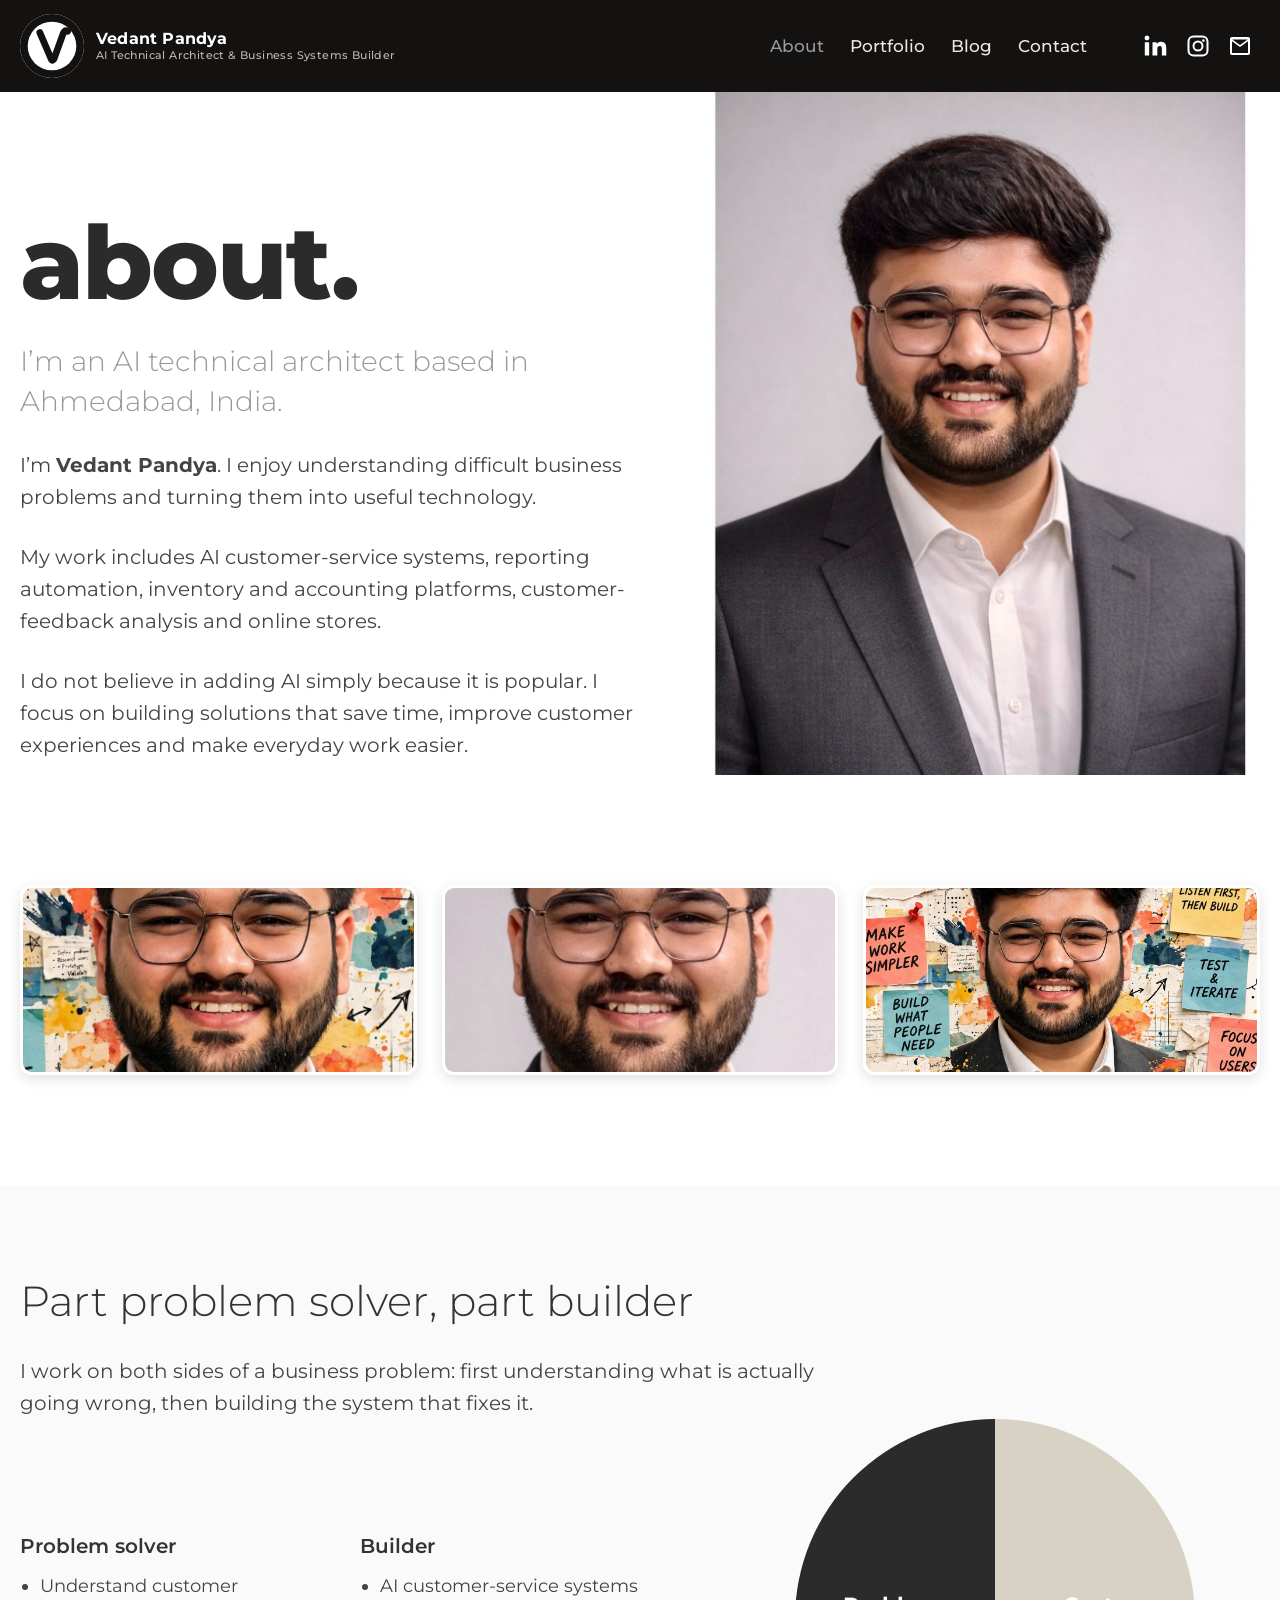
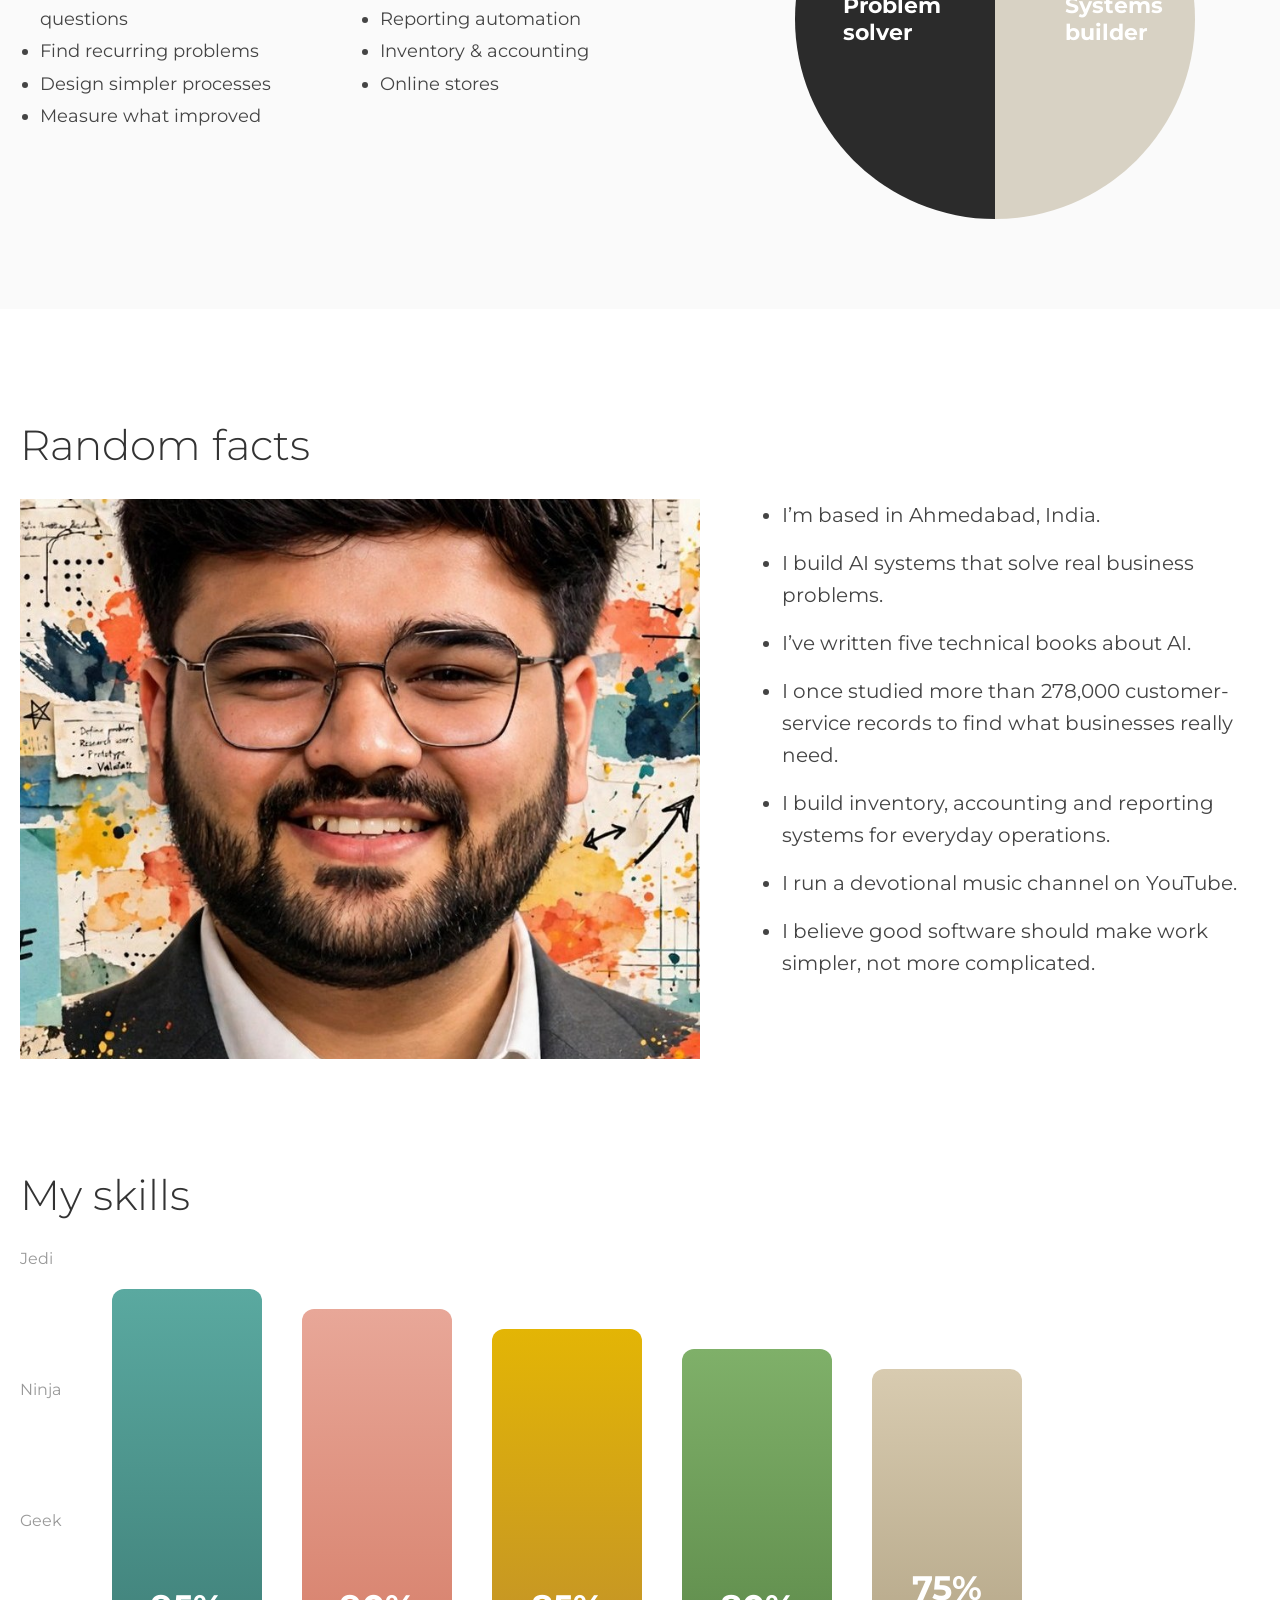
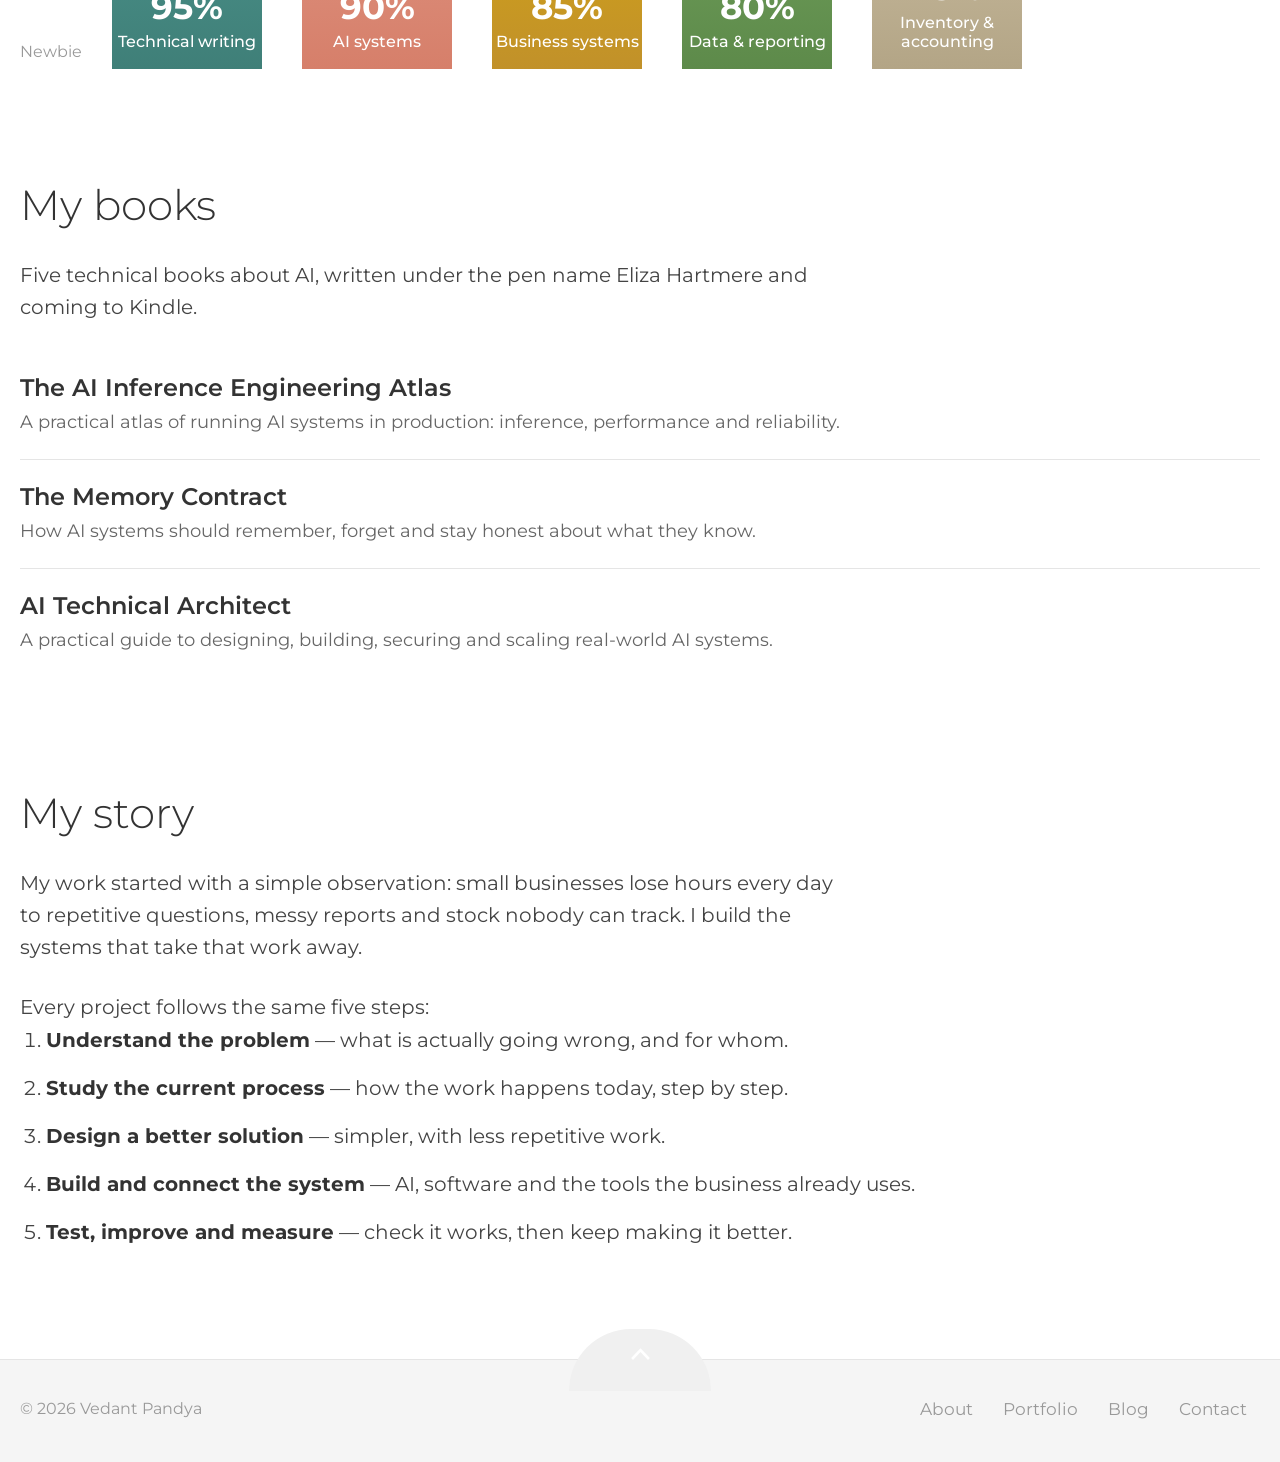
==== about.html @ cb11603e "Add About, Portfolio, Blog, Contact pages like Adham; shared nav with current-page state and real Li" ====
<!doctype html>
<html lang="en">
  <head>
    <meta charset="utf-8" />
    <meta name="viewport" content="width=device-width, initial-scale=1, viewport-fit=cover" />
    <meta name="color-scheme" content="light dark" />
    <link rel="icon" type="image/svg+xml" href="assets/logo-v.svg" />
    <link rel="icon" type="image/png" sizes="512x512" href="assets/favicon.png" />
    <link rel="apple-touch-icon" href="assets/favicon.png" />
    <title>About Vedant Pandya — AI Technical Architect &amp; Business Systems Builder</title>
    <meta name="description" content="About Vedant Pandya: an AI technical architect from Ahmedabad who turns complicated business problems into simple, intelligent systems." />
    <link rel="preconnect" href="https://fonts.googleapis.com" />
    <link rel="preconnect" href="https://fonts.gstatic.com" crossorigin />
    <link href="https://fonts.googleapis.com/css2?family=Montserrat:ital,wght@0,400;0,500;0,600;0,700;0,800;0,900;1,500&family=IBM+Plex+Mono:wght@400;500;700&display=swap" rel="stylesheet" />
    <link rel="stylesheet" href="css/style.css">
  </head>
  <body>
    <header class="site">
      <div class="header-in">
        <a class="brand" href="index.html" aria-label="Vedant Pandya — home">
          <img class="monogram" src="assets/logo-v.svg" alt="Vedant Pandya logo" width="64" height="64" />
          <span class="brand-name">Vedant Pandya<small>AI Technical Architect &amp; Business Systems Builder</small></span>
        </a>
        <nav class="main" aria-label="Main">
          <a href="about.html" class="current">About</a>
          <a href="portfolio.html">Portfolio</a>
          <a href="blog.html">Blog</a>
          <a href="contact.html">Contact</a>
        </nav>
        <div class="socials">
          <a href="https://www.linkedin.com/in/vedant-pandya10" target="_blank" rel="noopener" aria-label="Vedant Pandya on LinkedIn">
            <svg viewBox="0 0 24 24" aria-hidden="true"><path d="M4.98 3.5C4.98 4.88 3.87 6 2.5 6S0 4.88 0 3.5 1.12 1 2.5 1s2.48 1.12 2.48 2.5zM.2 8h4.6v14H.2zM8.3 8h4.4v1.9h.1c.6-1.2 2.1-2.4 4.4-2.4 4.7 0 5.6 3.1 5.6 7.1V22h-4.6v-6.5c0-1.6 0-3.6-2.2-3.6s-2.6 1.7-2.6 3.5V22H8.3z" transform="translate(0.6,0.6) scale(0.95)"/></svg>
          </a>
          <a href="https://www.instagram.com/vedanttpandyaa/?hl=en" target="_blank" rel="noopener" aria-label="Vedant Pandya on Instagram">
            <svg class="ig" viewBox="0 0 24 24" aria-hidden="true"><rect x="2.5" y="2.5" width="19" height="19" rx="5"/><circle cx="12" cy="12" r="4.5"/><circle cx="17.4" cy="6.6" r="1.3" fill="#fff" stroke="none"/></svg>
          </a>
          <a href="mailto:pvedant881@gmail.com" aria-label="Email Vedant Pandya">
            <svg viewBox="0 0 24 24" aria-hidden="true"><path d="M2 5a2 2 0 0 1 2-2h16a2 2 0 0 1 2 2v14a2 2 0 0 1-2 2H4a2 2 0 0 1-2-2zm2.3.4L12 11l7.7-5.6H4.3zM20 7.2l-8 5.8-8-5.8V19h16z"/></svg>
          </a>
        </div>
      </div>
    </header>
    <main id="top">
      <div class="page">
        <div class="about-hero">
          <div>
            <h1 class="page-head">about.</h1>
            <p class="page-intro">I&rsquo;m an AI technical architect based in Ahmedabad, India.</p>
            <p class="page-lede">I&rsquo;m <strong>Vedant Pandya</strong>. I enjoy understanding difficult business problems and turning them into useful technology.</p>
            <p class="page-lede">My work includes AI customer-service systems, reporting automation, inventory and accounting platforms, customer-feedback analysis and online stores.</p>
            <p class="page-lede">I do not believe in adding AI simply because it is popular. I focus on building solutions that save time, improve customer experiences and make everyday work easier.</p>
          </div>
          <img src="assets/portrait.jpg" alt="Portrait of Vedant Pandya" width="1127" height="1374" />
        </div>
        <div class="strip" aria-label="Photos of Vedant">
          <img src="assets/solver-tall.jpg" alt="Vedant Pandya, problem solver artwork" loading="lazy" />
          <img src="assets/photo-tall.jpg" alt="Vedant Pandya" loading="lazy" />
          <img src="assets/solver.jpg" alt="Vedant Pandya, problem solver collage" loading="lazy" />
        </div>
      </div>
      <section class="band-sec">
        <div class="page">
          <div class="page-sec">
            <h2>Part problem solver, part builder</h2>
            <p class="page-lede" style="margin-top:0">I work on both sides of a business problem: first understanding what is actually going wrong, then building the system that fixes it.</p>
            <div class="split2">
              <div class="duo">
                <div>
                  <h3>Problem solver</h3>
                  <ul>
                    <li>Understand customer questions</li>
                    <li>Find recurring problems</li>
                    <li>Design simpler processes</li>
                    <li>Measure what improved</li>
                  </ul>
                </div>
                <div>
                  <h3>Builder</h3>
                  <ul>
                    <li>AI customer-service systems</li>
                    <li>Reporting automation</li>
                    <li>Inventory &amp; accounting</li>
                    <li>Online stores</li>
                  </ul>
                </div>
              </div>
              <div class="pie" role="img" aria-label="Half problem solver, half systems builder">
                <span class="pl">Problem<br />solver</span>
                <span class="pr">Systems<br />builder</span>
              </div>
            </div>
          </div>
        </div>
      </section>
      <div class="page">
        <section class="page-sec">
          <h2>Random facts</h2>
          <div class="facts">
            <img src="assets/solver-tall.jpg" alt="Vedant Pandya" loading="lazy" />
            <ul>
              <li>I&rsquo;m based in Ahmedabad, India.</li>
              <li>I build AI systems that solve real business problems.</li>
              <li>I&rsquo;ve written five technical books about AI.</li>
              <li>I once studied more than 278,000 customer-service records to find what businesses really need.</li>
              <li>I build inventory, accounting and reporting systems for everyday operations.</li>
              <li>I run a devotional music channel on YouTube.</li>
              <li>I believe good software should make work simpler, not more complicated.</li>
            </ul>
          </div>
        </section>
        <section class="page-sec">
          <h2>My skills</h2>
          <div class="skills-wrap">
            <div class="skill-scale" aria-hidden="true"><span>Jedi</span><span>Ninja</span><span>Geek</span><span>Newbie</span></div>
            <div class="skills">
              <div class="skill-bar" style="height:380px; background:linear-gradient(#5aa9a0, #3f7f78);"><span class="pct">95%</span><span class="lbl">Technical writing</span></div>
              <div class="skill-bar" style="height:360px; background:linear-gradient(#e8a798, #d67f6a);"><span class="pct">90%</span><span class="lbl">AI systems</span></div>
              <div class="skill-bar" style="height:340px; background:linear-gradient(#e3b505, #c1912a);"><span class="pct">85%</span><span class="lbl">Business systems</span></div>
              <div class="skill-bar" style="height:320px; background:linear-gradient(#7fb069, #5d8a4a);"><span class="pct">80%</span><span class="lbl">Data &amp; reporting</span></div>
              <div class="skill-bar" style="height:300px; background:linear-gradient(#d8cbb0, #b3a586);"><span class="pct">75%</span><span class="lbl">Inventory &amp; accounting</span></div>
            </div>
          </div>
        </section>
        <section class="page-sec">
          <h2>My books</h2>
          <p class="page-lede" style="margin-top:0">Five technical books about AI, written under the pen name Eliza Hartmere and coming to Kindle.</p>
          <div style="margin-top:28px">
            <div class="book-row">
              <h3>The AI Inference Engineering Atlas</h3>
              <p>A practical atlas of running AI systems in production: inference, performance and reliability.</p>
            </div>
            <div class="book-row">
              <h3>The Memory Contract</h3>
              <p>How AI systems should remember, forget and stay honest about what they know.</p>
            </div>
            <div class="book-row">
              <h3>AI Technical Architect</h3>
              <p>A practical guide to designing, building, securing and scaling real-world AI systems.</p>
            </div>
          </div>
        </section>
        <section class="page-sec">
          <h2>My story</h2>
          <p class="page-lede" style="margin-top:0">My work started with a simple observation: small businesses lose hours every day to repetitive questions, messy reports and stock nobody can track. I build the systems that take that work away.</p>
          <p class="page-lede">Every project follows the same five steps:</p>
          <ol class="steps">
            <li><b>Understand the problem</b> — what is actually going wrong, and for whom.</li>
            <li><b>Study the current process</b> — how the work happens today, step by step.</li>
            <li><b>Design a better solution</b> — simpler, with less repetitive work.</li>
            <li><b>Build and connect the system</b> — AI, software and the tools the business already uses.</li>
            <li><b>Test, improve and measure</b> — check it works, then keep making it better.</li>
          </ol>
        </section>
      </div>
    </main>
    <footer>
      <button class="to-top" id="toTop" aria-label="Back to top">
        <svg viewBox="0 0 24 24" aria-hidden="true"><path d="M12 5 3 14.5l1.8 1.7L12 8.6l7.2 7.6L21 14.5z"/></svg>
      </button>
      <div class="footer-in">
        <span class="copy">&copy; <span id="year">2026</span> Vedant Pandya</span>
        <nav aria-label="Footer">
          <a href="about.html">About</a>
          <a href="portfolio.html">Portfolio</a>
          <a href="blog.html">Blog</a>
          <a href="contact.html">Contact</a>
        </nav>
      </div>
    </footer>
    <script src="js/main.js"></script>
  </body>
</html>
---- css/style.css ----
:root{
        --ink:#3a3733;
        --ink-strong:#1d1b18;
        --muted:#6f6a61;
        --page:#ffffff;
        --band:#f6f2ea;
        --footer:#f1ede3;
        --card:#ffffff;
        --card-edge:#e6e0d2;
        --preview:#f7f3ea;
        --header:#141210;
        --teal:#4f8f86;
        --teal-deep:#2f6f66;
        --mustard:#e9b44c;
        --coral:#e4572e;
        --coral-deep:#c7431f;
        --blush:#eec0ae;
        --navy:#2c4a73;
      }
      @media (prefers-color-scheme: dark){
        :root{
          --ink:#e9e5dc;
          --ink-strong:#ffffff;
          --muted:#b0a99b;
          --page:#171512;
          --band:#1e1b17;
          --footer:#100e0c;
          --card:#23201b;
          --card-edge:#3a362e;
          --preview:#2a2721;
        }
      }
      *{ box-sizing:border-box; }
      html{ scroll-behavior:smooth; }
      body{
        margin:0;
        font-family:"Montserrat", system-ui, -apple-system, "Segoe UI", sans-serif;
        color:var(--ink);
        background:var(--page);
        -webkit-font-smoothing:antialiased;
      }
      img{ display:block; max-width:100%; }
      a{ color:inherit; }
      button, [role="button"], select, summary, input:not([type="checkbox"], [type="radio"]){ min-height:2rem; }
      :focus-visible{ outline:3px solid var(--teal); outline-offset:2px; border-radius:4px; }

      .reveal{ opacity:0; transform:translateY(18px); transition:opacity .55s ease, transform .55s ease; }
      .reveal.in{ opacity:1; transform:none; }

      /* ---------- Header ---------- */
      header.site{ background:var(--header); color:#fff; }
      .header-in{ max-width:1310px; margin:0 auto; display:flex; align-items:center; gap:26px; padding:14px 20px; }
      .brand{ display:flex; align-items:center; gap:12px; text-decoration:none; min-height:44px; }
      .monogram{
        width:64px; height:64px; border-radius:50%; background:#fff; color:#141210;
        display:block; flex:none; object-fit:cover;
      }
      .monogram i{ font-style:normal; transform:translateX(1px); }
      .monogram b{ font-weight:900; transform:translate(-2px, 3px) rotate(8deg); display:inline-block; }
      .brand-name{ font-weight:700; font-size:16px; line-height:1.15; letter-spacing:.2px; }
      .brand-name small{ display:block; font-weight:500; font-size:11px; color:#bdb8ac; letter-spacing:.4px; }
      nav.main{ margin-left:auto; display:flex; align-items:center; gap:4px; }
      nav.main a{
        color:#ece9e2; text-decoration:none; font-size:17px; font-weight:500;
        padding:10px 11px; border-radius:6px; min-height:40px; display:inline-flex; align-items:center;
      }
      nav.main a:hover{ color:#fff; background:#2a2723; }
      nav.main a.current{ color:#999; }
      nav.main a.current:hover{ color:#999; background:transparent; }
      .socials{ display:flex; align-items:center; gap:2px; margin-left:12px; }
      .socials a{ width:40px; height:40px; display:grid; place-items:center; border-radius:6px; }
      .socials a:hover{ background:#2a2723; }
      .socials svg{ width:24px; height:24px; fill:#fff; }
      .socials svg.ig{ fill:none; stroke:#fff; stroke-width:2; }

      /* ---------- Hero ---------- */
      .eyebrow{
        text-align:center; margin:0; padding:30px 20px 0;
        font-family:"IBM Plex Mono", monospace; font-size:13.5px; letter-spacing:2.4px;
        color:var(--muted); text-transform:uppercase;
      }
      .eyebrow b{ color:var(--coral-deep); font-weight:500; }
      @media (prefers-color-scheme: dark){ .eyebrow b{ color:var(--coral); } }
      .hero{ position:relative; max-width:1310px; margin:0 auto; padding:20px 20px 0; }
      .hero-grid{
        display:grid; grid-template-columns: 1fr minmax(420px, 600px) 1fr;
        align-items:center; gap:20px; position:relative;
      }
      .side{ position:relative; z-index:3; padding:120px 0 8px; transition:opacity .5s ease; }
      /* Headings cross-fade like Adham: the side the mouse is on stays
         full, the opposite side fades out. Resting state is both full. */
      .side h2{
        margin:0; font-size:clamp(44px, 3.4vw, 64px); font-weight:700;
        letter-spacing:-1px; color:#333; line-height:1.05; cursor:default;
      }
      .side.right h2{ font-family:"IBM Plex Mono", monospace; font-weight:700; letter-spacing:-1.6px; font-size:clamp(36px, 2.7vw, 52px); line-height:1.1; }
      .side p{ margin:16px 0 0; font-size:17px; line-height:1.5; color:var(--muted); max-width:335px; font-weight:500; }
      .side .tag{
        display:inline-block; margin-top:12px; font-family:"IBM Plex Mono", monospace;
        font-size:13px; color:var(--muted); letter-spacing:.3px;
      }
      .side .tag b{ color:var(--teal-deep); font-weight:500; }
      @media (prefers-color-scheme: dark){ .side h2{ color:#ece9e2; } .side .tag b{ color:var(--teal); } }

      /* Portrait — the complete hero artwork, always whole.
         One single image (1341×1173, the artwork's exact ratio)
         shown in full: the complete face is visible at all times,
         never split into half-crops, never stretched, and never
         clipped by a moving seam. The frame uses the artwork's own
         aspect ratio and object-fit: contain, so nothing is ever
         cropped. Moving the cursor only lights up the side you are
         on — the picture itself does not move, resize or crop. */
      .portrait-wrap{ position:relative; z-index:2; }
      .portrait{
        position:relative; z-index:1;
        aspect-ratio: 800 / 1000;
        max-height:750px; margin:0 auto; width:100%;
        -webkit-user-select:none; user-select:none;
        border-radius:0; overflow:hidden;
        background:transparent;
        box-shadow:none;
      }
      /* Two registered portraits stacked: real photo underneath,
         illustrated artwork on top, clipped by the mouse.
         The portrait never moves, slides or scales — only the
         width of the top layer changes, like a curtain wipe.
         No divider line, no border, no blur. */
      .portrait .layer{
        position:absolute; inset:0;
        width:100%; height:100%;
        pointer-events:none;
      }
      .portrait .layer img{
        width:100%; height:100%; object-fit:cover; display:block;
      }
      .portrait .wipe{
        z-index:2;
        clip-path:inset(0 50% 0 0);
        transition:clip-path .5s ease;
      }
            .half-label{
        position:absolute; bottom:14px; z-index:3;
        font-family:"IBM Plex Mono", monospace; font-size:11px; letter-spacing:1.6px;
        padding:6px 10px; border-radius:999px; background:rgba(20,18,16,.74); color:#fff;
        pointer-events:none; text-transform:uppercase;
      }
      .half-label.l{ left:12px; }
      .half-label.r{ right:12px; }
      .drag-hint{
        text-align:center; font-family:"IBM Plex Mono", monospace;
        font-size:11.5px; color:var(--muted); letter-spacing:1.2px;
        margin:14px 0 0; text-transform:uppercase;
      }

      /* Positioning statement */
      .positioning{ max-width:820px; margin:0 auto; text-align:center; padding:88px 20px 4px; }
      .positioning .role{
        margin:0; font-family:"IBM Plex Mono", monospace; font-size:12.5px; letter-spacing:2px;
        text-transform:uppercase; color:var(--teal-deep); font-weight:500;
      }
      @media (prefers-color-scheme: dark){ .positioning .role{ color:var(--teal); } }
      .positioning .plain{ margin:10px 0 0; font-size:19px; font-weight:600; color:var(--ink); }
      .positioning h1{
        margin:22px 0 0; font-size:clamp(30px, 4.2vw, 50px); font-weight:800; color:var(--ink-strong);
        letter-spacing:-.8px; line-height:1.3;
      }
      .positioning h1 .hl{ color:var(--coral-deep); }
      @media (prefers-color-scheme: dark){ .positioning h1 .hl{ color:var(--coral); } }
      .positioning h1 .hl2{ color:var(--teal-deep); }
      @media (prefers-color-scheme: dark){ .positioning h1 .hl2{ color:var(--teal); } }
      .positioning .support{ margin:16px auto 0; max-width:620px; font-size:15.5px; line-height:1.65; color:var(--muted); font-weight:500; }
      .cta-row{ margin-top:26px; display:flex; gap:12px; justify-content:center; flex-wrap:wrap; }
      .btn{
        display:inline-flex; align-items:center; gap:8px; min-height:48px;
        padding:13px 24px; border-radius:999px; text-decoration:none;
        font-weight:700; font-size:14.5px; cursor:pointer;
        transition:transform .18s ease, background .18s ease, border-color .18s ease;
      }
      .btn:hover{ transform:translateY(-2px); }
      .btn.dark{ background:#141210; color:#fff; border:1.5px solid #141210; }
      .btn.dark:hover{ background:#33302a; }
      .btn.ghost{ border:1.5px solid var(--card-edge); color:var(--ink-strong); background:transparent; }
      .btn.ghost:hover{ border-color:var(--muted); }

      /* ---------- Sections ---------- */
      section.block{ padding:64px 20px; }
      .block-in{ max-width:1120px; margin:0 auto; }
      .sec-head{ max-width:660px; margin-bottom:36px; }
      /* Adham-style work heading: small caps, centred, rules either side */
      .work-head{ display:flex; align-items:center; gap:28px; margin-bottom:40px; }
      .work-head h2{
        margin:0; font-size:15px; font-weight:600; letter-spacing:4px;
        text-transform:uppercase; color:var(--muted); white-space:nowrap;
      }
      .work-head .rule{ flex:1; height:1px; background:#e0e0e0; }
      @media (prefers-color-scheme: dark){ .work-head .rule{ background:var(--card-edge); } }
      #projects .block-in{ max-width:1310px; position:relative; }
      #projects{ background:#fafafa; border-top:1px solid #e5e5e5; }
      @media (prefers-color-scheme: dark){ #projects{ background:var(--band); border-top-color:var(--card-edge); } }
      .sec-head h2{
        margin:0; font-size:clamp(26px, 3.4vw, 34px); font-weight:800;
        letter-spacing:-1px; color:var(--ink-strong); line-height:1.15;
      }
      .sec-head p{ margin:12px 0 0; font-size:15.5px; line-height:1.65; color:var(--muted); font-weight:500; }
      .band{ background:var(--band); }

      /* Process — five steps */
      .process{
        display:grid; grid-template-columns:repeat(5, 1fr); gap:0;
        border:1px solid var(--card-edge); border-radius:14px; overflow:hidden; background:var(--card);
      }
      .step{ padding:24px 18px 26px; position:relative; }
      .step + .step{ border-left:1px solid var(--card-edge); }
      .step .num{ font-family:"IBM Plex Mono", monospace; font-size:11px; color:var(--muted); letter-spacing:1px; }
      .step h3{ margin:10px 0 0; font-size:16px; font-weight:800; color:var(--ink-strong); letter-spacing:-.3px; display:flex; align-items:center; gap:7px; line-height:1.3; }
      .step h3 .dot{ width:9px; height:9px; border-radius:50%; flex:none; }
      .step p{ margin:8px 0 0; font-size:12.5px; line-height:1.55; color:var(--muted); font-weight:500; }
      .step .arr{ position:absolute; top:26px; right:-8px; z-index:2; color:var(--muted); font-size:14px; background:var(--card); padding:0 2px; }

      /* Project cards */
      .cards{ display:flex; gap:30px; overflow-x:auto; scroll-snap-type:x mandatory;
        scrollbar-width:none; padding:4px 4px 18px; }
      .cards::-webkit-scrollbar{ display:none; }
      .card{ flex:0 0 calc((100% - 60px)/3); scroll-snap-align:start; }
      @media (max-width:1150px){ .card{ flex-basis:calc((100% - 30px)/2); } }
.card{
        background:var(--card); border:1px solid var(--card-edge); border-radius:12px;
        overflow:hidden; box-shadow:0 6px 15px rgba(0,0,0,.09);
        transition:box-shadow .3s ease;
        display:flex; flex-direction:column;
      }
      .card:hover{ box-shadow:0 8px 18px rgba(0,0,0,.12); }
      .preview{ background:#eef2f7; height:230px; overflow:hidden; margin:12px 12px 0; border-radius:10px; }
      .preview img{ width:100%; height:100%; object-fit:cover; display:block; }
      .card-meta{ padding:20px 22px 22px; display:flex; flex-direction:column; flex:1; }
      .card-top{ display:flex; align-items:flex-start; gap:10px; }
      .card-top h3{ margin:0; font-size:20px; font-weight:400; color:var(--ink-strong); line-height:1.35; letter-spacing:-.3px; flex:1; }
      /* Adham-style collapsed card: title + subtitle + chevron; detail opens on click */
.work-arrow{
        position:absolute; top:calc(50% + 20px); transform:translateY(-50%);
        width:44px; height:44px; border-radius:50%; border:1px solid #e5e5e5;
        background:#fff; box-shadow:0 4px 12px rgba(0,0,0,.12);
        font-size:26px; line-height:1; color:#555; cursor:pointer; z-index:5;
        display:grid; place-items:center; padding:0 0 3px;
      }
      .work-arrow:hover:not(:disabled){ color:#111; border-color:#ccc; }
      .work-arrow:disabled{ opacity:.35; cursor:default; }
      #workPrev{ left:6px; }
      #workNext{ right:6px; }
      .card-top{ cursor:pointer; }
      .card-sub{ margin:6px 0 0; font-size:16px; line-height:1.5; color:#999; font-weight:400; }
      @media (prefers-color-scheme: dark){ .card-sub{ color:var(--muted); } }
      .card-chev{ font-size:30px; line-height:1; color:#d8d2c4; flex:none; align-self:center; opacity:0; transition:opacity .3s ease; }
      .card:hover .card-chev, .card.open .card-chev{ opacity:1; }
      .card .detail{ display:none; }
      .card.open .detail{ display:block; }
      .status{
        flex:none; font-family:"IBM Plex Mono", monospace; font-size:10px; letter-spacing:.8px;
        text-transform:uppercase; font-weight:500; padding:5px 9px; border-radius:999px;
        background:#e8f2f0; color:var(--teal-deep); margin-top:2px;
      }
      @media (prefers-color-scheme: dark){ .status{ background:#1e3531; color:#8fc6bc; } }
      .status.plan{ background:#fdf3d8; color:#8a6408; }
      @media (prefers-color-scheme: dark){ .status.plan{ background:#3a3320; color:#e8cf8a; } }
      .qa{ margin-top:14px; }
      .qa .q{
        display:block; font-family:"IBM Plex Mono", monospace; font-size:10.5px; letter-spacing:1.4px;
        text-transform:uppercase; color:var(--coral-deep); font-weight:500; margin-bottom:4px;
      }
      @media (prefers-color-scheme: dark){ .qa .q{ color:var(--coral); } }
      .qa p{ margin:0; font-size:14px; line-height:1.6; color:var(--ink); font-weight:500; }
      .qa.help .q{ color:var(--teal-deep); }
      @media (prefers-color-scheme: dark){ .qa.help .q{ color:var(--teal); } }
      .proof{
        margin-top:16px; display:flex; align-items:baseline; gap:10px;
        border-top:1px dashed var(--card-edge); padding-top:14px;
      }
      .proof b{ font-size:20px; font-weight:800; color:var(--coral-deep); letter-spacing:-.5px; white-space:nowrap; }
      @media (prefers-color-scheme: dark){ .proof b{ color:var(--coral); } }
      .proof span{ font-size:12.5px; color:var(--muted); font-weight:600; line-height:1.4; }
      .role-line{ margin-top:14px; font-size:12.5px; color:var(--muted); font-weight:600; }
      .role-line b{ color:var(--ink-strong); }
      .how-toggle{
        margin-top:auto; padding-top:18px;
      }
      .how-btn{
        display:inline-flex; align-items:center; gap:8px; min-height:42px;
        padding:10px 18px; border-radius:999px; border:1.5px solid var(--card-edge);
        background:transparent; color:var(--ink-strong); font-family:inherit;
        font-weight:700; font-size:13.5px; cursor:pointer;
        transition:border-color .18s ease, background .18s ease;
      }
      .how-btn:hover{ border-color:var(--muted); }
      .how-btn .chev{ transition:transform .25s ease; font-size:12px; }
      .how-btn[aria-expanded="true"] .chev{ transform:rotate(180deg); }
      .how-panel{ display:none; margin-top:16px; border-top:1px solid var(--card-edge); padding-top:16px; }
      .how-panel.open{ display:block; }
      .how-panel h4{
        margin:0 0 8px; font-family:"IBM Plex Mono", monospace; font-size:10.5px;
        letter-spacing:1.4px; text-transform:uppercase; color:var(--teal-deep); font-weight:500;
      }
      @media (prefers-color-scheme: dark){ .how-panel h4{ color:var(--teal); } }
      .how-panel h4.tech{ margin-top:18px; color:var(--muted); }
      .flow-steps{ list-style:none; margin:0; padding:0; counter-reset:fs; }
      .flow-steps li{
        position:relative; padding:0 0 10px 34px; font-size:13.5px; line-height:1.55;
        color:var(--ink); font-weight:500;
      }
      .flow-steps li::before{
        counter-increment:fs; content:counter(fs);
        position:absolute; left:0; top:0; width:22px; height:22px; border-radius:50%;
        background:var(--preview); border:1px solid var(--card-edge);
        font-family:"IBM Plex Mono", monospace; font-size:11px; color:var(--ink-strong);
        display:grid; place-items:center;
      }
      .flow-steps li:not(:last-child)::after{
        content:""; position:absolute; left:11px; top:24px; bottom:0; width:1.5px; background:var(--card-edge);
      }
      .tech-list{ list-style:none; margin:0; padding:0; }
      .tech-list li{ font-size:13px; line-height:1.55; color:var(--muted); font-weight:500; padding:3px 0 3px 16px; position:relative; }
      .tech-list li::before{ content:"—"; position:absolute; left:0; color:var(--muted); }
      .tech-list b{ color:var(--ink-strong); font-weight:700; }

      /* About */
      .about-grid{ display:grid; grid-template-columns: 300px 1fr; gap:44px; align-items:start; }
      .about-photo{ border-radius:14px; overflow:hidden; border:1px solid var(--card-edge); }
      .about-photo img{ width:100%; height:100%; object-fit:cover; aspect-ratio: 4 / 4.6; }
      .about-copy p{ margin:0 0 16px; font-size:16px; line-height:1.75; color:var(--ink); font-weight:500; max-width:640px; }
      .about-copy p strong{ color:var(--ink-strong); }
      .about-facts{ display:flex; flex-wrap:wrap; gap:8px; margin-top:22px; }
      .about-facts span{
        font-size:12.5px; font-weight:700; padding:8px 13px; border-radius:999px;
        border:1px solid var(--card-edge); background:var(--card); color:var(--ink);
      }

      /* Contact */
      .contact{ text-align:center; }
      .contact h2{
        margin:0 auto; max-width:640px;
        font-size:clamp(28px, 4vw, 40px); font-weight:800; letter-spacing:-1.2px;
        color:var(--ink-strong); line-height:1.2;
      }
      .contact p{ margin:16px auto 0; max-width:520px; font-size:16.5px; line-height:1.6; color:var(--muted); font-weight:500; }
      .contact .cta-row{ margin-top:28px; }
      .contact .mail-note{ margin-top:18px; font-family:"IBM Plex Mono", monospace; font-size:12px; color:var(--muted); }
      .contact .mail-note a{ color:var(--teal-deep); }
      @media (prefers-color-scheme: dark){ .contact .mail-note a{ color:var(--teal); } }

      /* ---------- Footer ---------- */
      footer{ background:#f5f5f5; border-top:1px solid #e5e5e5; position:relative; }
      @media (prefers-color-scheme: dark){ footer{ background:var(--footer); border-top-color:var(--card-edge); } }
.to-top{
        position:absolute; top:-31px; left:50%; transform:translateX(-50%);
        width:142px; height:62px; border:none; cursor:pointer;
        background:#f0f0f0; border-radius:142px 142px 0 0;
        display:grid; place-items:start center; padding-top:14px;
      }
      .to-top svg{ width:45px; height:25px; fill:#fff; }
      .footer-in{
        max-width:1310px; margin:0 auto; padding:30px 20px 34px;
        display:flex; align-items:center; gap:20px; flex-wrap:wrap;
      }
      .footer-in .copy{ font-size:16px; color:#999; font-weight:400; }
      .footer-in nav{ margin-left:auto; display:flex; gap:4px; flex-wrap:wrap; }
.footer-in nav a{
        color:#999; text-decoration:none; font-size:17px; font-weight:400;
        padding:9px 13px; min-height:38px; display:inline-flex; align-items:center; border-radius:6px;
      }
      .footer-in nav a:hover{ color:var(--ink-strong); }
      @media (prefers-color-scheme: dark){ .footer-in .copy, .footer-in nav a{ color:var(--muted); } }

      .sr-only{ position:absolute; width:1px; height:1px; overflow:hidden; clip:rect(0 0 0 0); white-space:nowrap; }

      /* ---------- Mobile ---------- */
      @media (max-width: 960px){
        .process{ grid-template-columns:repeat(3, 1fr); }
        .step:nth-child(4){ border-left:none; }
        .step:nth-child(n+4){ border-top:1px solid var(--card-edge); }
        .step .arr{ display:none; }
        .about-grid{ grid-template-columns:1fr; gap:26px; }
        .about-photo{ max-width:340px; }
        .about-photo img{ aspect-ratio: 4 / 3.4; }
      }
      @media (max-width: 860px){
        .hero-grid{ grid-template-columns:1fr; gap:0; }
        .portrait-wrap{ order:1; margin-top:6px; }
        .side{ padding:0; text-align:center; }
        .side p{ margin-left:auto; margin-right:auto; }
        .side.left{ order:2; padding-top:26px; }
        .side.right{ order:3; margin-top:24px; }
        .portrait{ max-height:560px; }
        .cards{ margin:0; }
        .card{ flex-basis:85%; }
        nav.main a.opt{ display:none; }
        .brand-name small{ display:none; }
        section.block{ padding:50px 20px; }
      }
      @media (max-width: 560px){
        .process{ grid-template-columns:repeat(2, 1fr); }
        .step:nth-child(3){ border-left:none; }
        .step:nth-child(4){ border-left:1px solid var(--card-edge); }
        .step:nth-child(n+3){ border-top:1px solid var(--card-edge); }
        .step:nth-child(even){ border-left:1px solid var(--card-edge); }
      }
      @media (max-width: 480px){
        .header-in{ gap:10px; padding:12px 14px; }
        nav.main a{ padding:10px 7px; font-size:13.5px; }
        .socials{ margin-left:2px; }
        .socials a{ width:36px; height:36px; }
        .footer-in{ justify-content:center; text-align:center; }
        .footer-in nav{ margin-left:0; justify-content:center; }
        .eyebrow{ font-size:10.5px; letter-spacing:1.6px; }
      }
      @media (prefers-reduced-motion: reduce){
        html{ scroll-behavior:auto; }
        .card, .btn, .reveal, .how-btn .chev{ transition:none; }
        .reveal{ opacity:1; transform:none; }
      }
    
      /* ---------- Inner pages: About / Portfolio / Blog / Contact ---------- */
      .page{ max-width:1310px; margin:0 auto; padding:0 20px; }
      .page-head{ font-size:clamp(64px, 8vw, 110px); font-weight:800; letter-spacing:-2px; color:#2b2b2b; margin:120px 0 0; line-height:1; }
      .page-intro{ font-size:28px; font-weight:300; line-height:1.4; color:#999; max-width:820px; margin:28px 0 0; }
      .page-lede{ font-size:20px; line-height:1.6; color:#444; max-width:820px; margin:28px 0 0; }
      .page-sec{ margin:110px 0; }
      .page-sec > h2{ font-size:42px; font-weight:300; color:#333; margin:0 0 28px; }
      .band-sec{ background:#fafafa; padding:90px 0; margin:110px 0; }
      .band-sec .page-sec{ margin:0; }
      .about-hero{ display:grid; grid-template-columns:1.05fr .95fr; gap:60px; align-items:start; }
      .about-hero img{ width:100%; height:auto; display:block; }
      .strip{ display:flex; gap:25px; margin-top:110px; }
      .strip img{ flex:1; min-width:0; height:190px; object-fit:cover; border-radius:12px; border:3px solid #fff; box-shadow:0 4px 14px rgba(0,0,0,.12); }
      .split2{ display:grid; grid-template-columns:1.1fr .9fr; gap:60px; align-items:center; }
      .duo{ display:grid; grid-template-columns:1fr 1fr; gap:30px; margin-top:28px; }
      .duo h3{ font-size:20px; font-weight:600; color:#333; margin:0 0 12px; }
      .duo ul{ margin:0; padding-left:20px; font-size:18px; line-height:1.8; color:#444; }
      .pie{ width:400px; height:400px; border-radius:50%; margin:0 auto; position:relative;
        background:conic-gradient(#d8d2c4 0 50%, #2b2b2b 50% 100%); }
      .pie span{ position:absolute; top:50%; transform:translateY(-50%); color:#fff; font-size:22px; font-weight:700; }
      .pie .pl{ left:12%; }
      .pie .pr{ right:8%; }
      .facts{ display:grid; grid-template-columns:680px 1fr; gap:60px; align-items:start; }
      .facts img{ width:100%; height:560px; object-fit:cover; display:block; }
      .facts ul{ margin:0; padding-left:22px; font-size:20px; line-height:1.6; color:#444; }
      .facts li{ margin:0 0 16px; }
      .skills-wrap{ display:flex; gap:30px; align-items:stretch; }
      .skill-scale{ display:flex; flex-direction:column; justify-content:space-between; font-size:16px; color:#999; padding:0 0 8px; }
      .skills{ display:flex; align-items:flex-end; gap:40px; height:420px; }
      .skill-bar{ width:150px; border-radius:12px 12px 0 0; display:flex; flex-direction:column; justify-content:flex-end; align-items:center; color:#fff; padding-bottom:18px; }
      .skill-bar .pct{ font-size:34px; font-weight:700; line-height:1; }
      .skill-bar .lbl{ font-size:16px; font-weight:500; margin-top:8px; text-align:center; }
      .book-row{ padding:22px 0; border-top:1px solid #e5e5e5; }
      .book-row:first-of-type{ border-top:none; }
      .book-row h3{ font-size:24px; font-weight:600; color:#333; margin:0 0 6px; }
      .book-row p{ font-size:18px; line-height:1.6; color:#666; margin:0; }
      ol.steps{ margin:0; padding-left:26px; font-size:20px; line-height:1.7; color:#444; }
      ol.steps li{ margin:0 0 14px; }
      ol.steps b{ color:#333; }
      .folio-hero{ display:grid; grid-template-columns:1fr 1fr; gap:60px; align-items:center; }
      .folio-hero img{ width:100%; height:420px; object-fit:cover; display:block; border-radius:10px; }
      .folio-grid{ display:grid; grid-template-columns:repeat(3, 1fr); gap:30px; margin-top:70px; }
      .blog-list{ max-width:850px; margin:60px auto 0; }
      .post{ margin:0 0 190px; }
      .post > img{ width:100%; height:485px; object-fit:cover; border-radius:12px; display:block; }
      .post h2{ font-size:48px; font-weight:300; line-height:1.2; color:#333; margin:28px 0 18px; }
      .post p{ font-size:24px; font-weight:300; line-height:1.6; color:#999; margin:0; }
      .post-meta{ display:flex; align-items:center; gap:18px; margin-top:28px; }
      .post-meta img{ width:80px; height:80px; border-radius:50%; object-fit:cover; }
      .post-meta b{ font-size:22px; color:#333; font-weight:500; display:block; }
      .post-meta span{ font-size:20px; color:#999; }
      .contact-hero{ display:grid; grid-template-columns:1fr 1fr; gap:60px; align-items:start; margin-top:70px; }
      .social-grid{ display:grid; grid-template-columns:1fr 1fr; gap:44px 60px; }
      .social-tile{ display:flex; align-items:center; gap:16px; text-decoration:none; }
      .social-tile .dot{ width:60px; height:60px; border-radius:50%; display:grid; place-items:center; flex:none; }
      .social-tile .dot svg{ width:28px; height:28px; fill:#fff; }
      .social-tile .dot svg.ig{ fill:none; stroke:#fff; stroke-width:2; }
      .social-tile span{ font-size:22px; font-weight:500; }
      .split-face{ display:flex; height:600px; }
      .split-face img{ width:50%; height:100%; object-fit:cover; display:block; }
      .form-band{ background:#fafafa; padding:90px 0; margin:110px 0 0; }
      .cform{ display:grid; grid-template-columns:1fr 1fr; gap:25px 40px; margin-top:44px; }
      .cform .fld label{ display:block; font-size:22px; color:#333; margin-bottom:10px; }
      .cform .fld input, .cform .fld textarea{ width:100%; border:1px solid #ccc; border-radius:8px; background:#fff; font:inherit; font-size:18px; color:#333; padding:0 16px; }
      .cform .fld input{ height:60px; }
      .cform .fld textarea{ height:185px; padding:14px 16px; resize:vertical; }
      .cform .fld-msg{ grid-row:span 2; }
      .cform .fld-msg textarea{ height:100%; min-height:185px; }
      .send-btn{ grid-column:2; justify-self:end; margin-top:14px; width:180px; height:65px; background:#222; color:#fff; font-size:22px; font-weight:700; border:none; border-radius:8px; cursor:pointer; }
      @media (max-width: 900px){
        .about-hero, .split2, .facts, .folio-hero, .contact-hero{ grid-template-columns:1fr; gap:30px; }
        .facts img{ height:340px; }
        .strip{ flex-direction:column; }
        .strip img{ height:220px; }
        .folio-grid{ grid-template-columns:1fr; }
        .skills{ gap:14px; height:320px; }
        .skill-bar{ width:100%; }
        .skill-bar .pct{ font-size:24px; }
        .post > img{ height:300px; }
        .post h2{ font-size:32px; }
        .post p{ font-size:20px; }
        .cform{ grid-template-columns:1fr; }
        .cform .fld-msg{ grid-row:auto; }
        .send-btn{ grid-column:1; justify-self:start; }
        .split-face{ height:380px; }
        .pie{ width:320px; height:320px; }
      }
      @media (prefers-color-scheme: dark){
        .page-head, .page-sec > h2, .post h2, .book-row h3, .cform .fld label{ color:#ece9e2; }
        .page-lede, .duo ul, .facts ul, ol.steps, .post-meta b{ color:#cfc9bd; }
        .band-sec, .form-band{ background:var(--band); }
        .pie{ background:conic-gradient(#4a463d 0 50%, #ece9e2 50% 100%); }
        .pie span{ color:#171512; }
        .cform .fld input, .cform .fld textarea{ background:#2a2721; border-color:#4a463d; color:#ece9e2; }
        .send-btn{ background:#ece9e2; color:#171512; }
      }
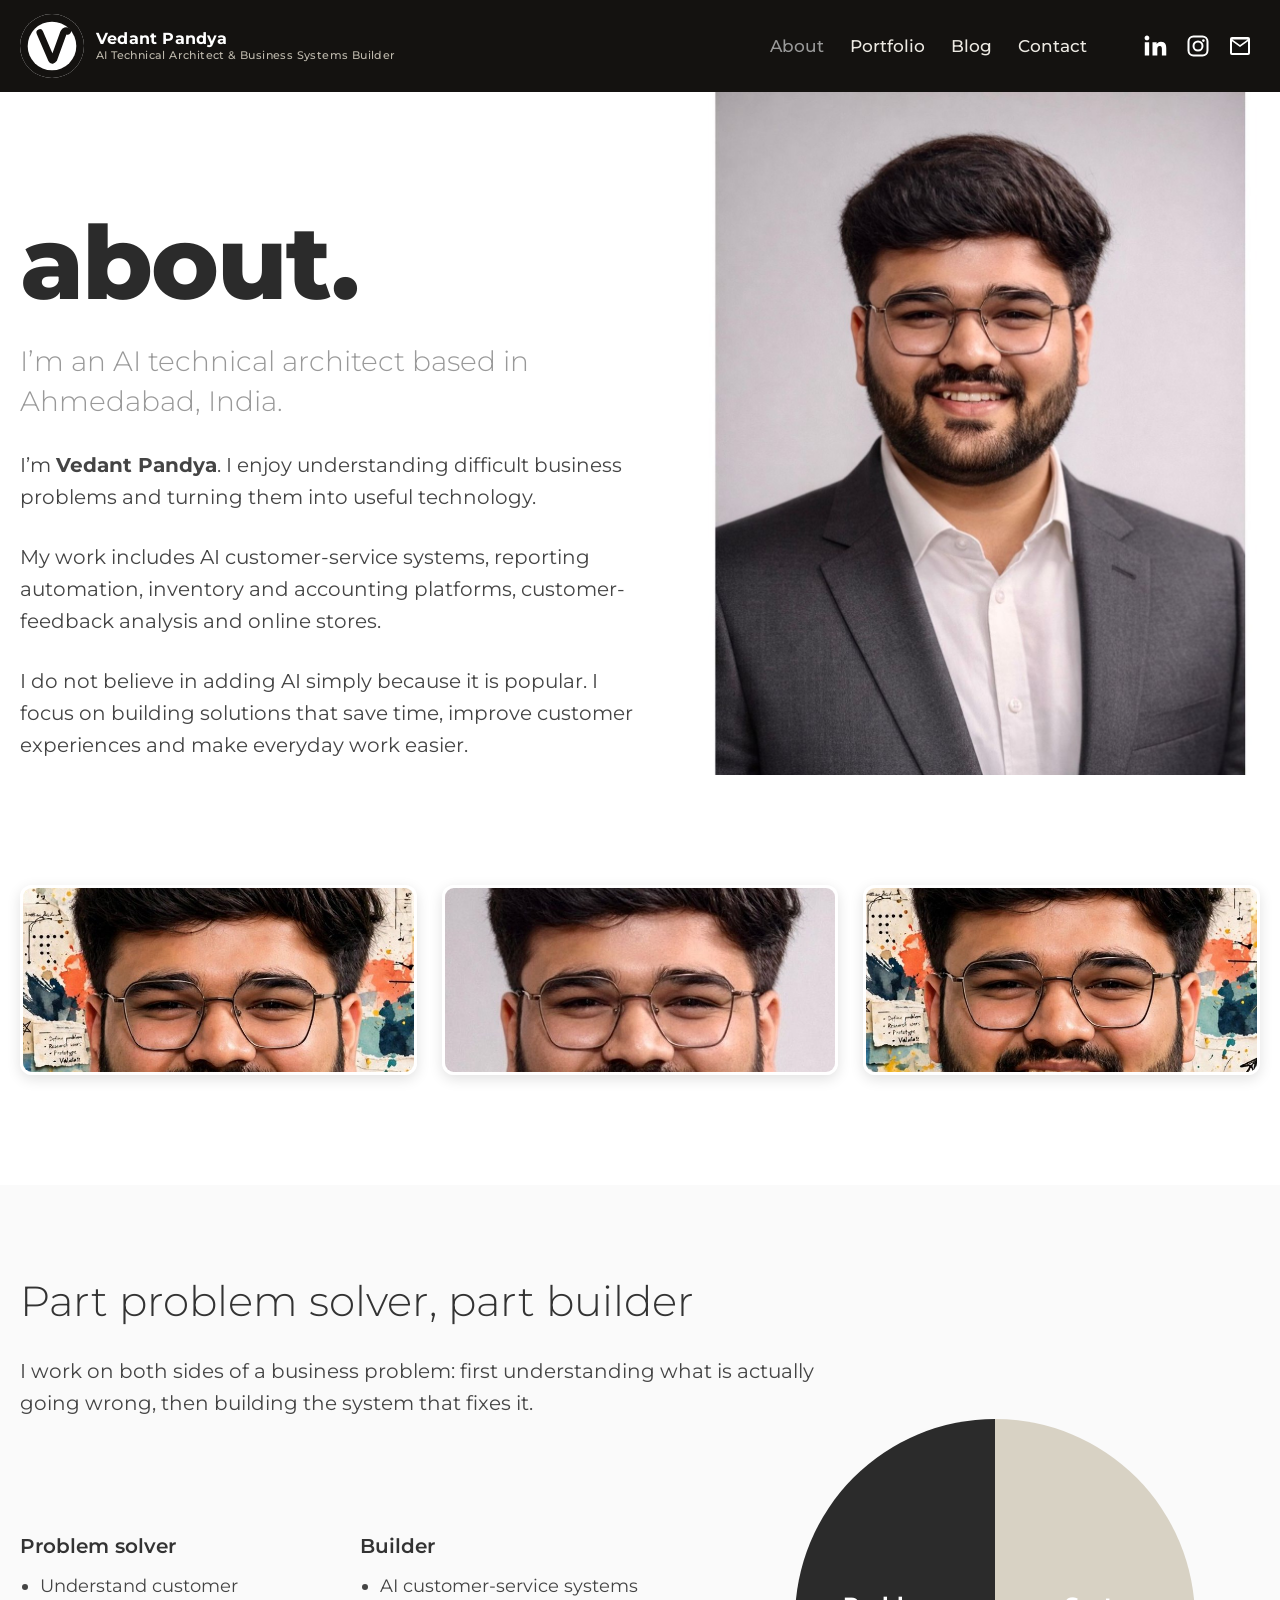
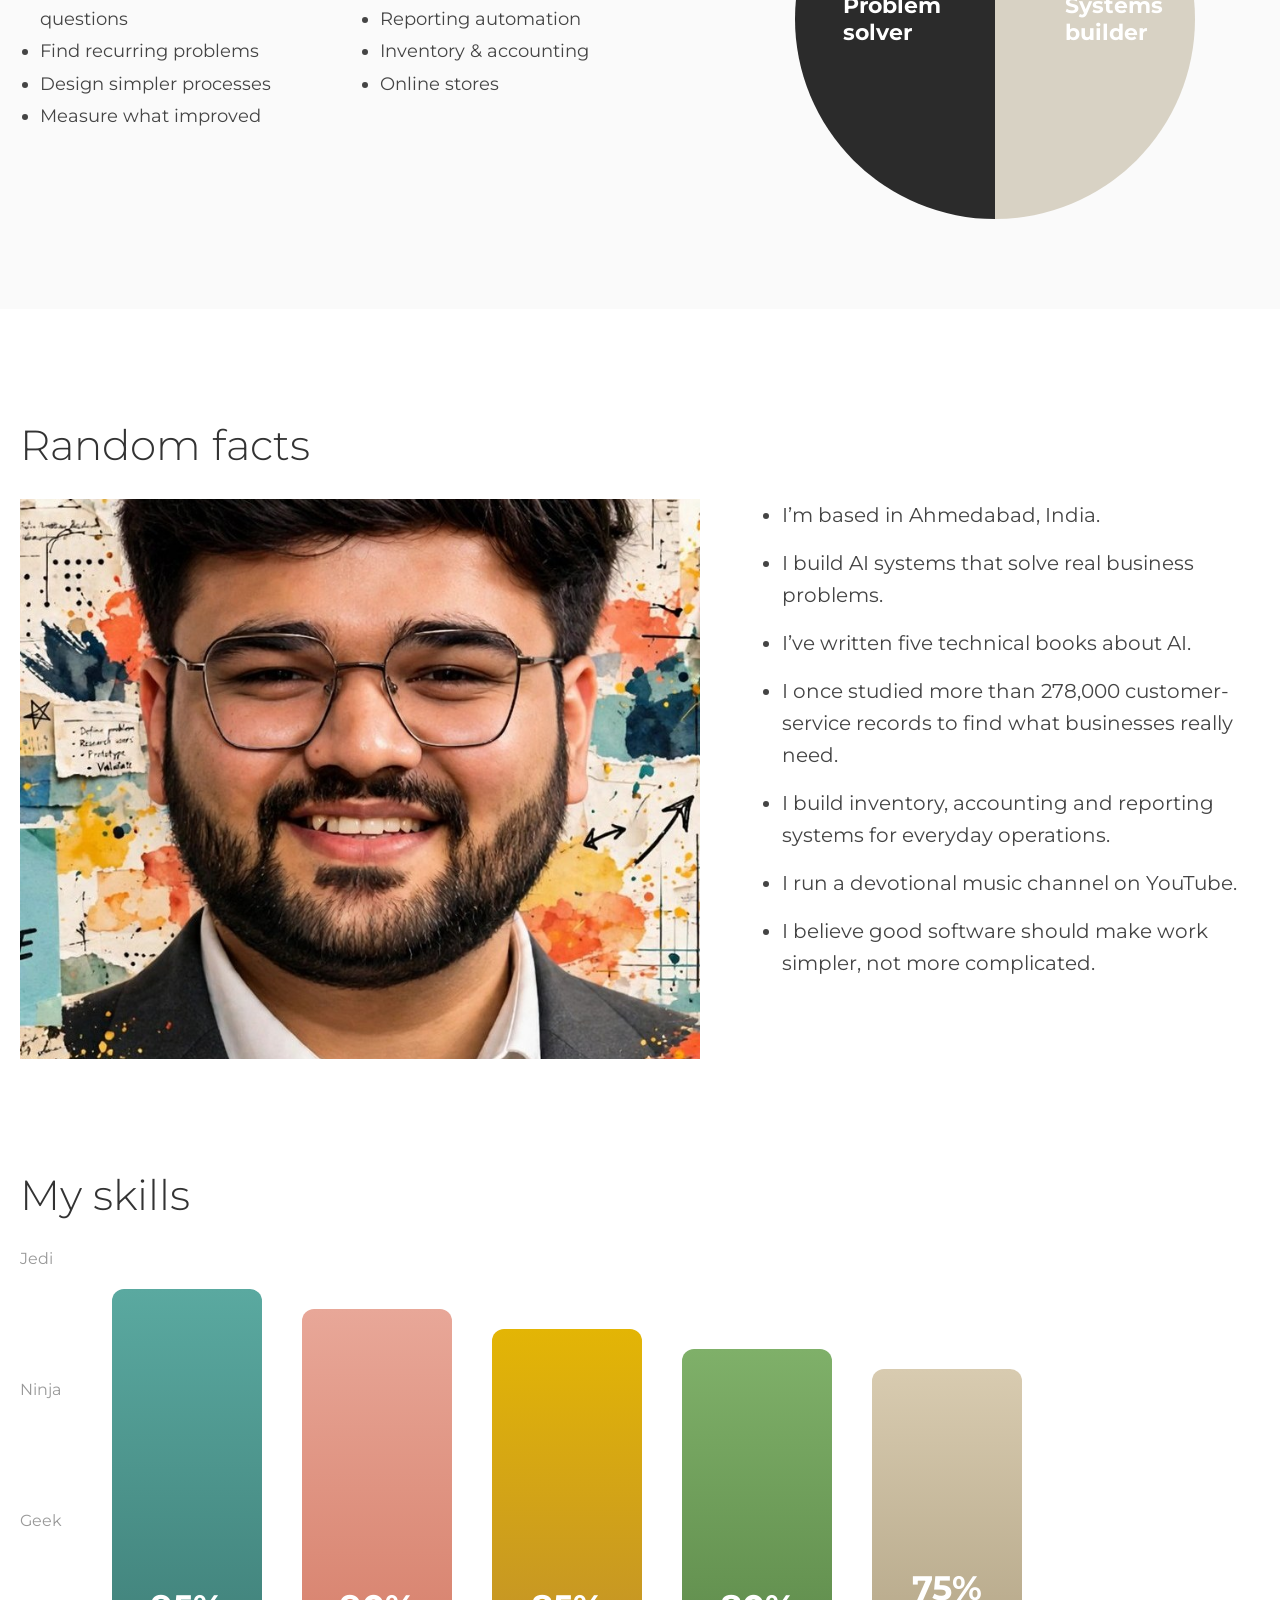
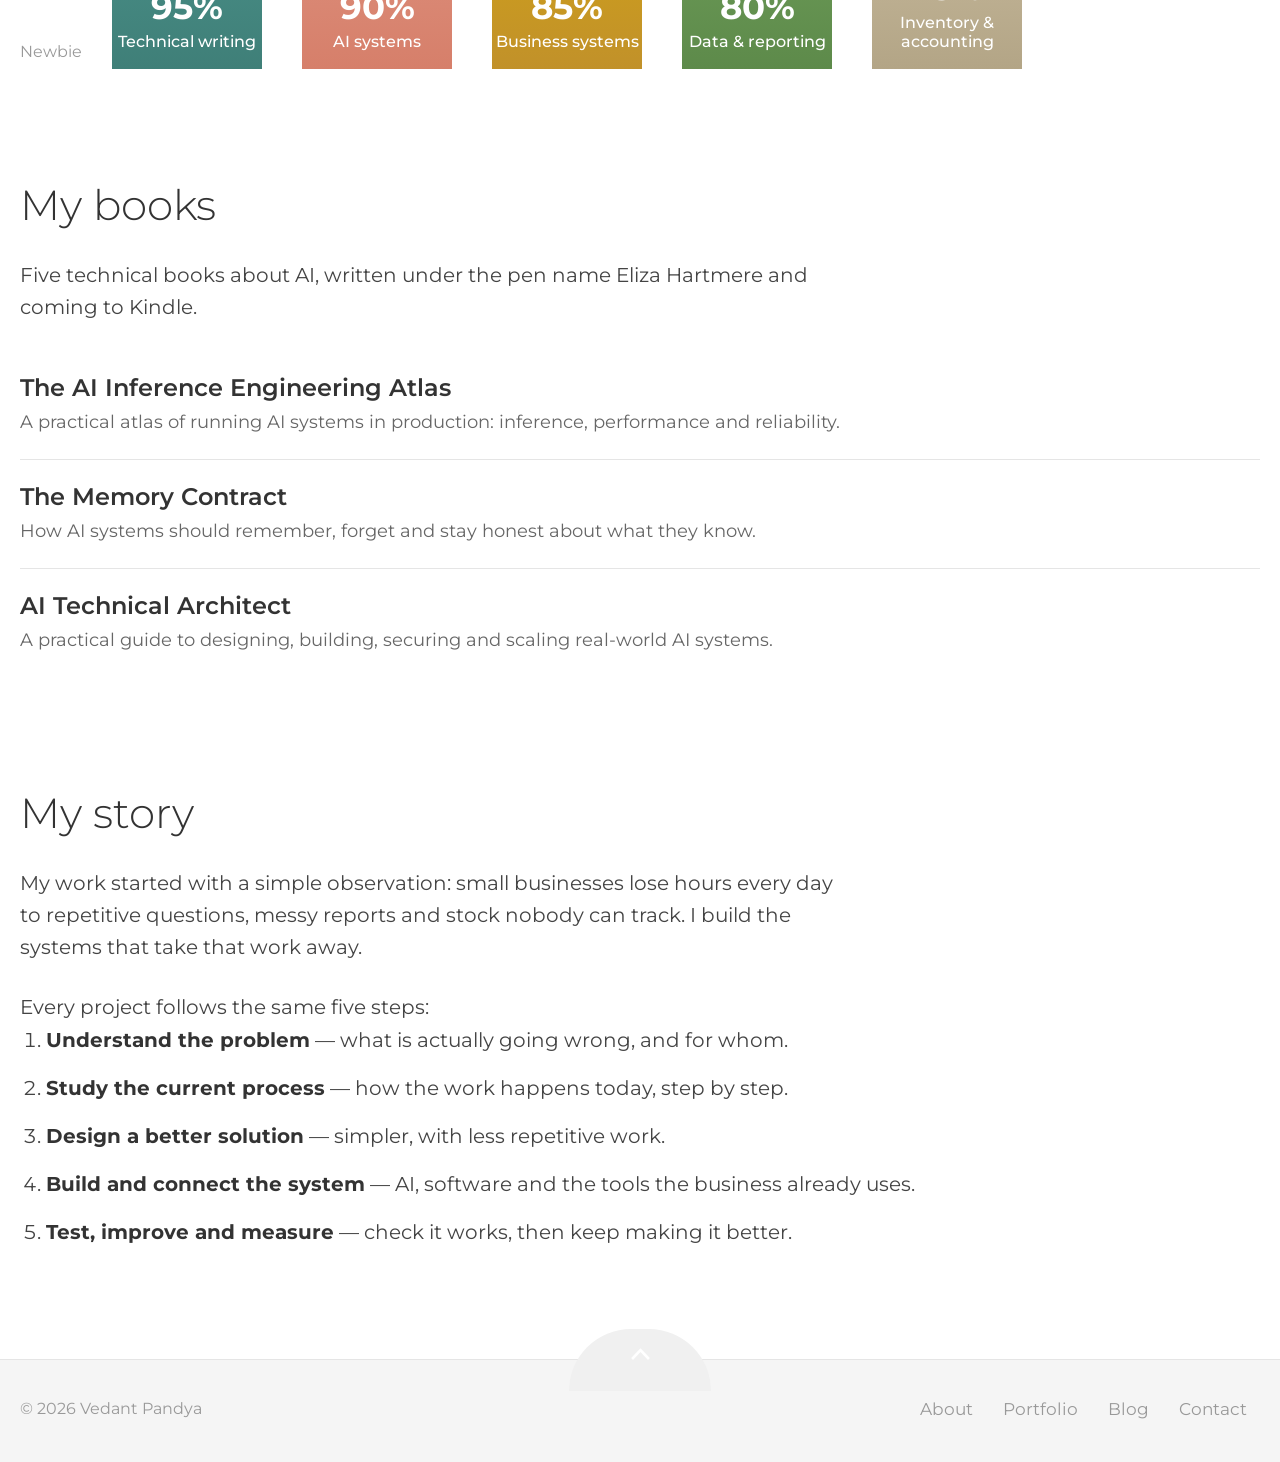
==== commit 71c37c08: "Fix check findings: one-face split portrait, landscape photo strip, brand-free Vunoti image, uncropp" ====
--- a/about.html
+++ b/about.html
@@ -53,9 +53,9 @@
           <img src="assets/portrait.jpg" alt="Portrait of Vedant Pandya" width="1127" height="1374" />
         </div>
         <div class="strip" aria-label="Photos of Vedant">
-          <img src="assets/solver-tall.jpg" alt="Vedant Pandya, problem solver artwork" loading="lazy" />
-          <img src="assets/photo-tall.jpg" alt="Vedant Pandya" loading="lazy" />
-          <img src="assets/solver.jpg" alt="Vedant Pandya, problem solver collage" loading="lazy" />
+          <img src="assets/strip-1.jpg" alt="Vedant Pandya, problem solver artwork" loading="lazy" />
+          <img src="assets/strip-2.jpg" alt="Vedant Pandya" loading="lazy" />
+          <img src="assets/strip-3.jpg" alt="Vedant Pandya, problem solver collage" loading="lazy" />
         </div>
       </div>
       <section class="band-sec">
--- a/css/style.css
+++ b/css/style.css
@@ -84,10 +84,10 @@
       @media (prefers-color-scheme: dark){ .eyebrow b{ color:var(--coral); } }
       .hero{ position:relative; max-width:1310px; margin:0 auto; padding:20px 20px 0; }
       .hero-grid{
-        display:grid; grid-template-columns: 1fr minmax(420px, 600px) 1fr;
+        display:grid; grid-template-columns: 1fr minmax(320px, 400px) 1fr;
         align-items:center; gap:20px; position:relative;
       }
-      .side{ position:relative; z-index:3; padding:120px 0 8px; transition:opacity .5s ease; }
+      .side{ position:relative; z-index:3; padding:55px 0 8px; transition:opacity .5s ease; }
       /* Headings cross-fade like Adham: the side the mouse is on stays
          full, the opposite side fades out. Resting state is both full. */
       .side h2{
@@ -115,7 +115,7 @@
       .portrait{
         position:relative; z-index:1;
         aspect-ratio: 800 / 1000;
-        max-height:750px; margin:0 auto; width:100%;
+        max-height:520px; margin:0 auto; width:100%;
         -webkit-user-select:none; user-select:none;
         border-radius:0; overflow:hidden;
         background:transparent;
@@ -458,7 +458,7 @@
       ol.steps li{ margin:0 0 14px; }
       ol.steps b{ color:#333; }
       .folio-hero{ display:grid; grid-template-columns:1fr 1fr; gap:60px; align-items:center; }
-      .folio-hero img{ width:100%; height:420px; object-fit:cover; display:block; border-radius:10px; }
+      .folio-hero img{ width:100%; height:auto; display:block; border-radius:10px; }
       .folio-grid{ display:grid; grid-template-columns:repeat(3, 1fr); gap:30px; margin-top:70px; }
       .blog-list{ max-width:850px; margin:60px auto 0; }
       .post{ margin:0 0 190px; }
@@ -477,7 +477,7 @@
       .social-tile .dot svg.ig{ fill:none; stroke:#fff; stroke-width:2; }
       .social-tile span{ font-size:22px; font-weight:500; }
       .split-face{ display:flex; height:600px; }
-      .split-face img{ width:50%; height:100%; object-fit:cover; display:block; }
+      .split-face img{ width:100%; height:100%; object-fit:cover; display:block; }
       .form-band{ background:#fafafa; padding:90px 0; margin:110px 0 0; }
       .cform{ display:grid; grid-template-columns:1fr 1fr; gap:25px 40px; margin-top:44px; }
       .cform .fld label{ display:block; font-size:22px; color:#333; margin-bottom:10px; }
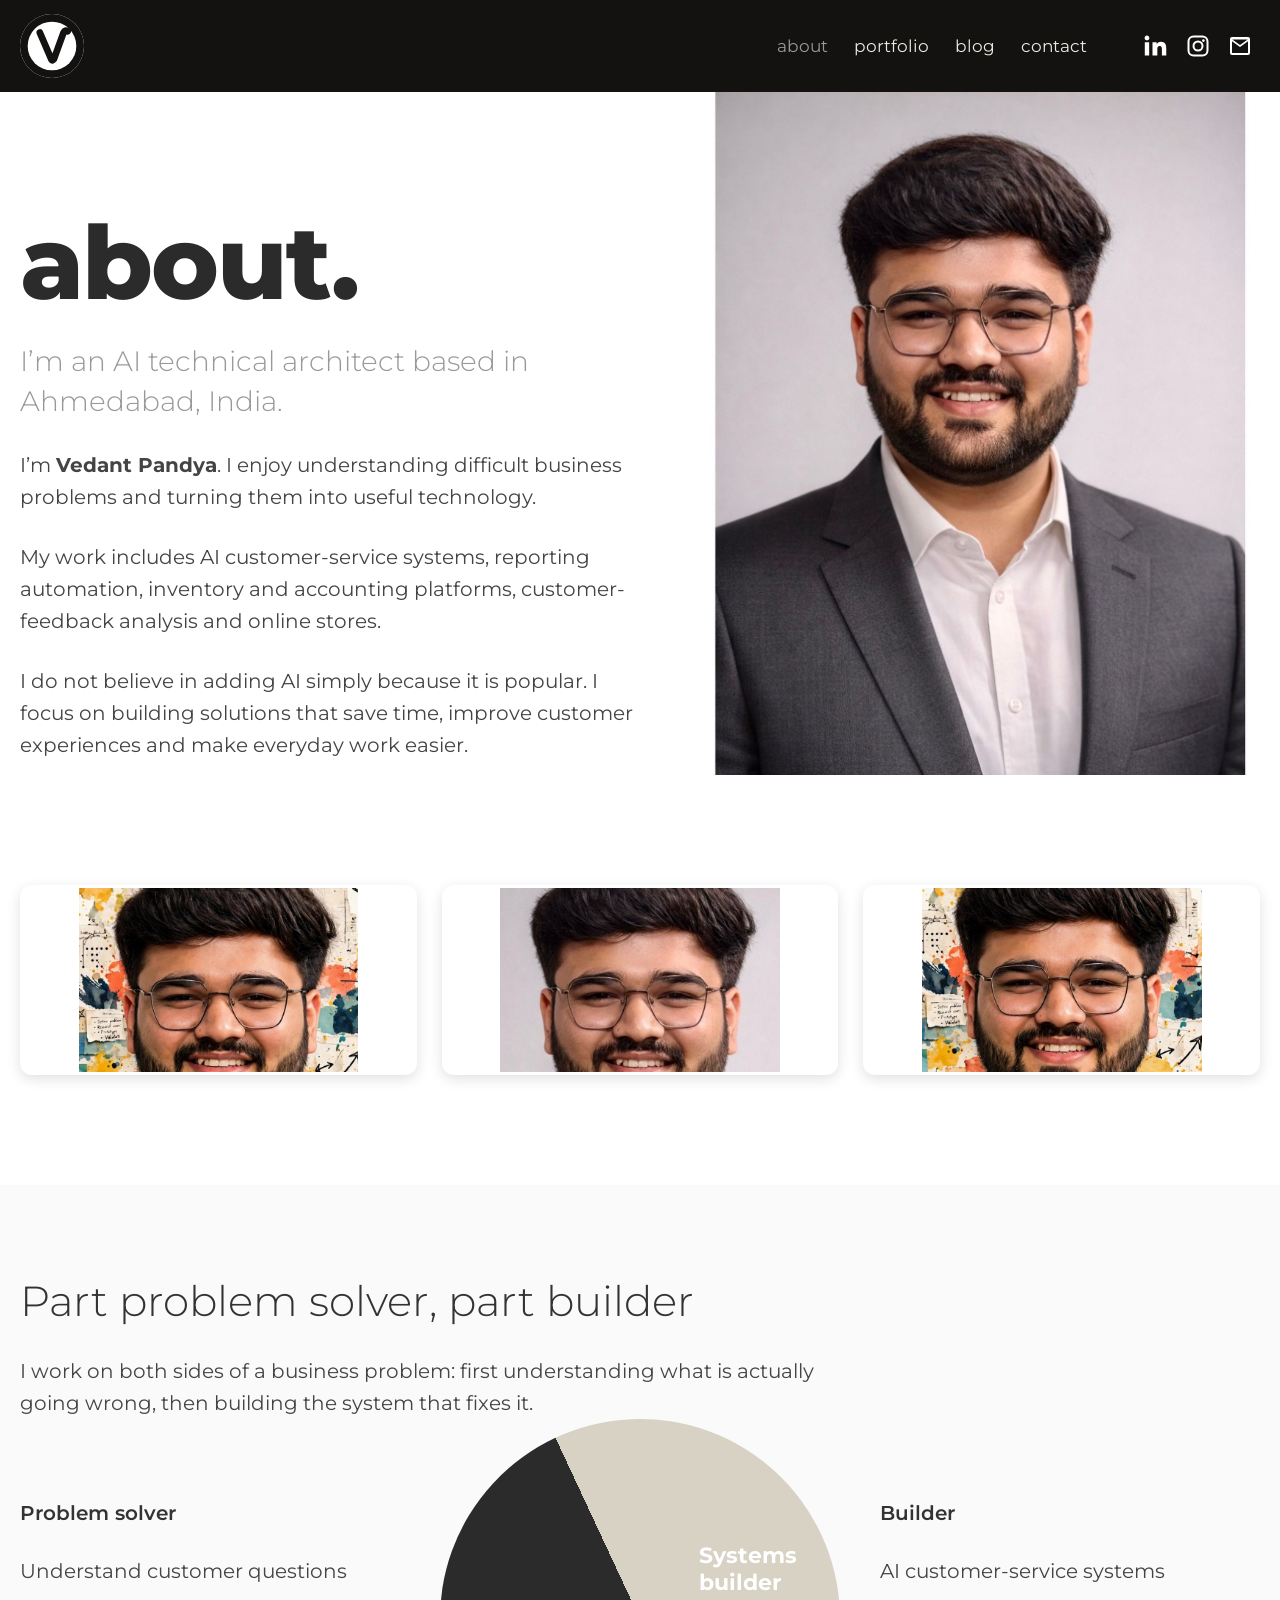
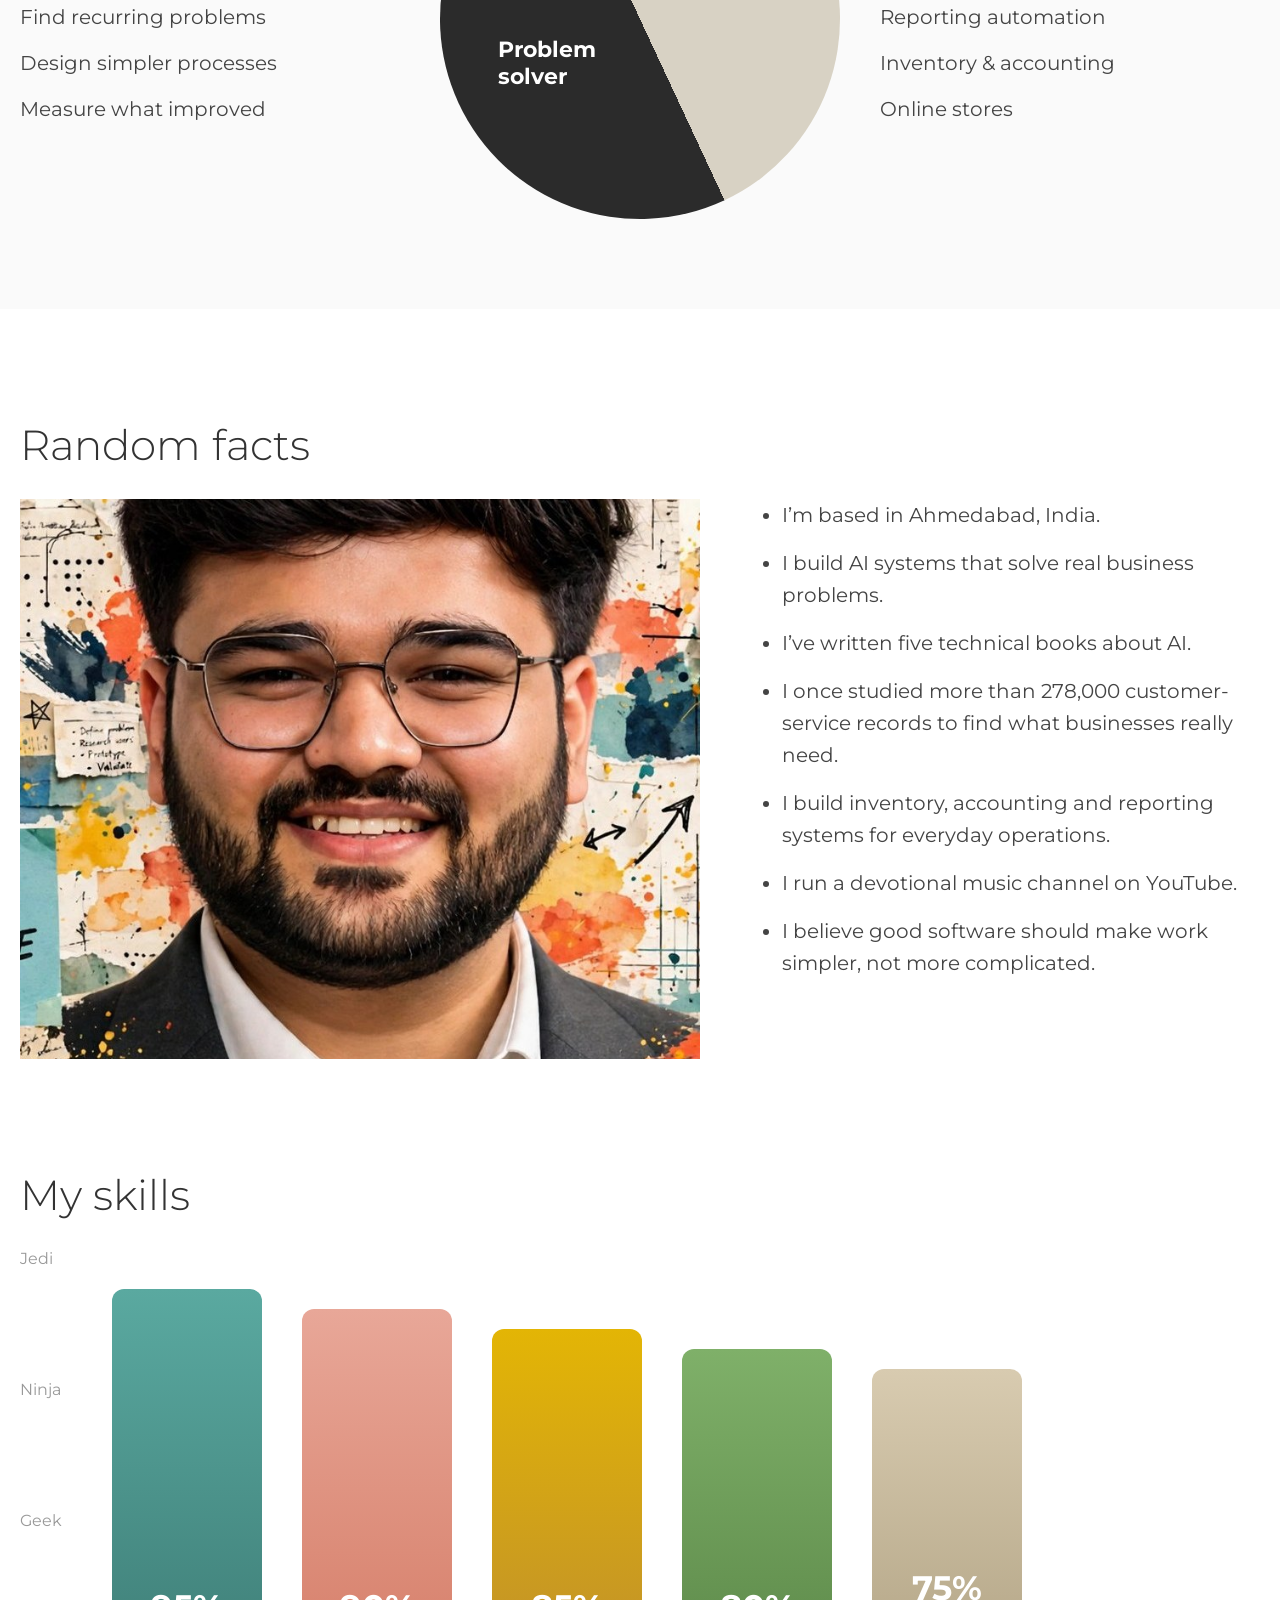
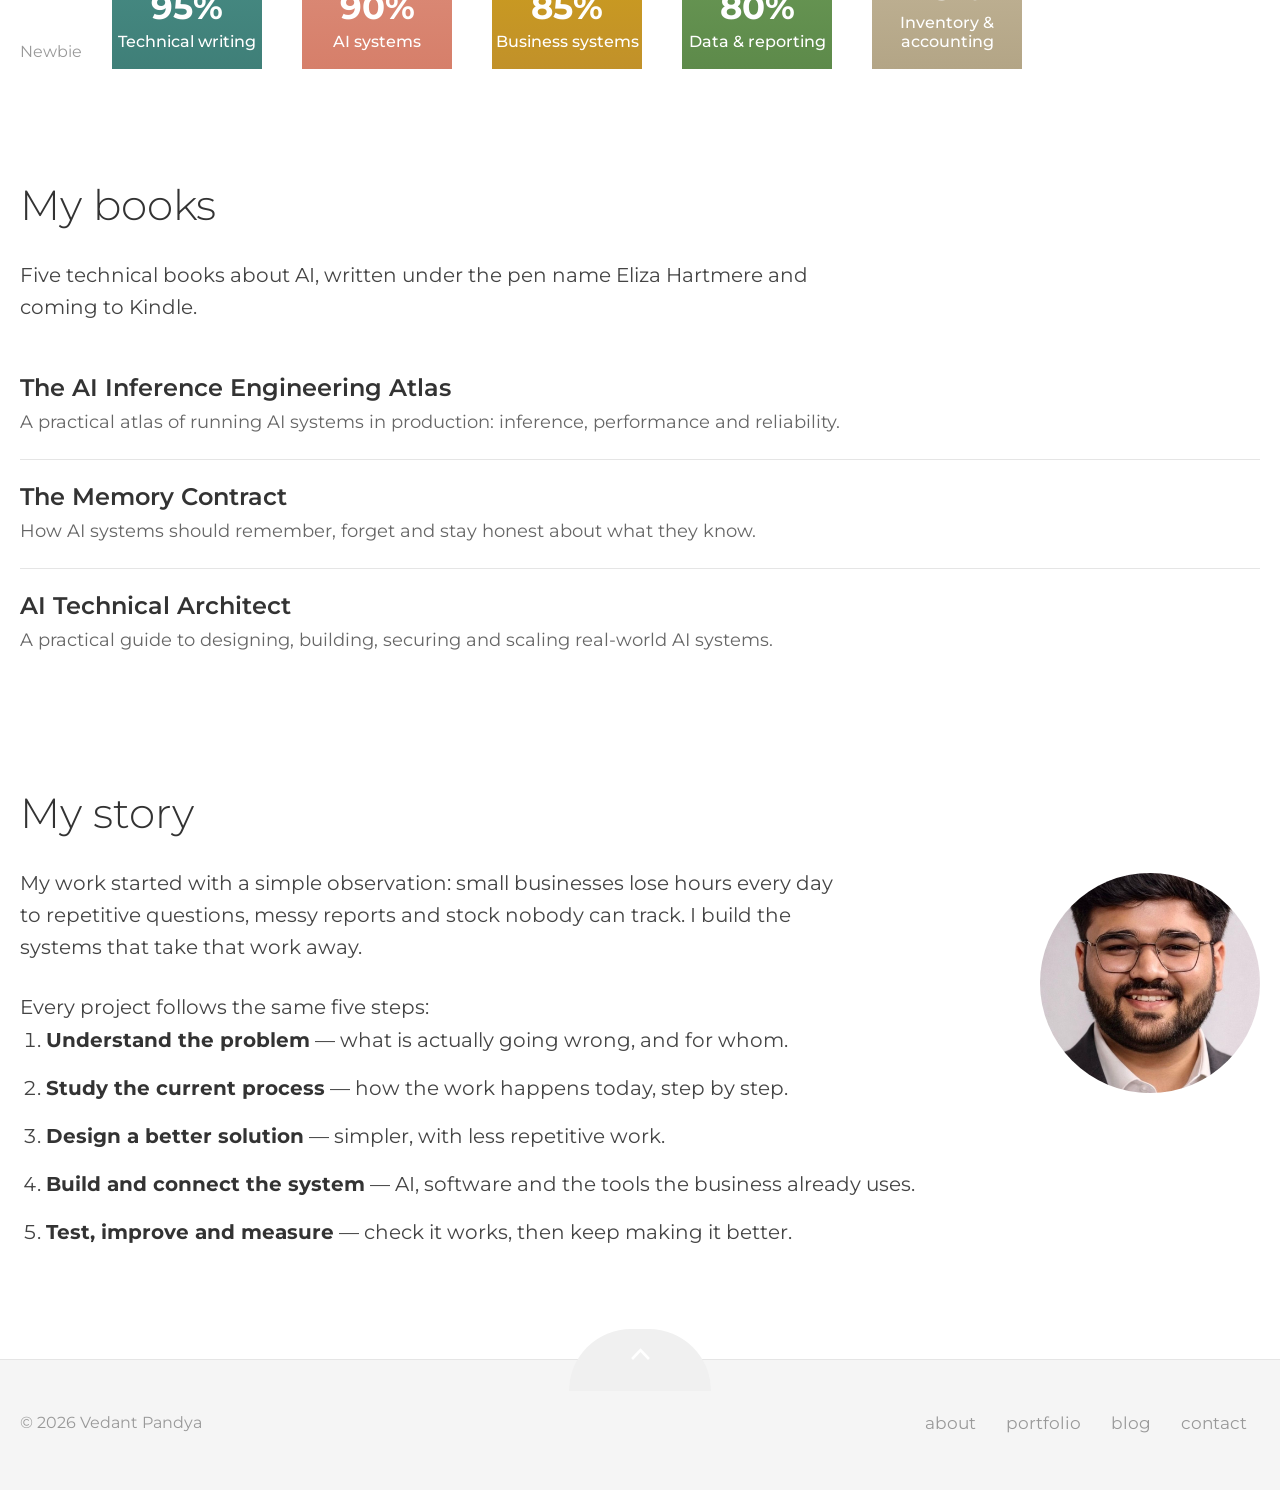
==== commit 0450176b: "Mirror QA fixes: monogram-only header, lowercase nav, taller footer, no status pills, single-line ca" ====
--- a/about.html
+++ b/about.html
@@ -19,8 +19,9 @@
       <div class="header-in">
         <a class="brand" href="index.html" aria-label="Vedant Pandya — home">
           <img class="monogram" src="assets/logo-v.svg" alt="Vedant Pandya logo" width="64" height="64" />
-          <span class="brand-name">Vedant Pandya<small>AI Technical Architect &amp; Business Systems Builder</small></span>
+          
         </a>
+        <button class="menu-btn" id="menuBtn" type="button" aria-label="Menu" aria-expanded="false"><span aria-hidden="true"></span></button>
         <nav class="main" aria-label="Main">
           <a href="about.html" class="current">About</a>
           <a href="portfolio.html">Portfolio</a>
@@ -64,29 +65,27 @@
             <h2>Part problem solver, part builder</h2>
             <p class="page-lede" style="margin-top:0">I work on both sides of a business problem: first understanding what is actually going wrong, then building the system that fixes it.</p>
             <div class="split2">
-              <div class="duo">
-                <div>
-                  <h3>Problem solver</h3>
-                  <ul>
-                    <li>Understand customer questions</li>
-                    <li>Find recurring problems</li>
-                    <li>Design simpler processes</li>
-                    <li>Measure what improved</li>
-                  </ul>
-                </div>
-                <div>
-                  <h3>Builder</h3>
-                  <ul>
-                    <li>AI customer-service systems</li>
-                    <li>Reporting automation</li>
-                    <li>Inventory &amp; accounting</li>
-                    <li>Online stores</li>
-                  </ul>
-                </div>
+              <div>
+                <h3>Problem solver</h3>
+                <ul>
+                  <li>Understand customer questions</li>
+                  <li>Find recurring problems</li>
+                  <li>Design simpler processes</li>
+                  <li>Measure what improved</li>
+                </ul>
               </div>
               <div class="pie" role="img" aria-label="Half problem solver, half systems builder">
                 <span class="pl">Problem<br />solver</span>
                 <span class="pr">Systems<br />builder</span>
+              </div>
+              <div>
+                <h3>Builder</h3>
+                <ul>
+                  <li>AI customer-service systems</li>
+                  <li>Reporting automation</li>
+                  <li>Inventory &amp; accounting</li>
+                  <li>Online stores</li>
+                </ul>
               </div>
             </div>
           </div>
@@ -141,6 +140,7 @@
         </section>
         <section class="page-sec">
           <h2>My story</h2>
+          <img class="story-portrait" src="assets/photo-tall.jpg" alt="Vedant Pandya" loading="lazy" />
           <p class="page-lede" style="margin-top:0">My work started with a simple observation: small businesses lose hours every day to repetitive questions, messy reports and stock nobody can track. I build the systems that take that work away.</p>
           <p class="page-lede">Every project follows the same five steps:</p>
           <ol class="steps">
--- a/css/style.css
+++ b/css/style.css
@@ -62,7 +62,7 @@
       .brand-name small{ display:block; font-weight:500; font-size:11px; color:#bdb8ac; letter-spacing:.4px; }
       nav.main{ margin-left:auto; display:flex; align-items:center; gap:4px; }
       nav.main a{
-        color:#ece9e2; text-decoration:none; font-size:17px; font-weight:500;
+        color:#ece9e2; text-decoration:none; font-size:17px; font-weight:400; text-transform:lowercase;
         padding:10px 11px; border-radius:6px; min-height:40px; display:inline-flex; align-items:center;
       }
       nav.main a:hover{ color:#fff; background:#2a2723; }
@@ -235,7 +235,7 @@
       .preview img{ width:100%; height:100%; object-fit:cover; display:block; }
       .card-meta{ padding:20px 22px 22px; display:flex; flex-direction:column; flex:1; }
       .card-top{ display:flex; align-items:flex-start; gap:10px; }
-      .card-top h3{ margin:0; font-size:20px; font-weight:400; color:var(--ink-strong); line-height:1.35; letter-spacing:-.3px; flex:1; }
+      .card-top h3{ margin:0; font-size:20px; font-weight:400; color:var(--ink-strong); line-height:1.35; letter-spacing:-.3px; flex:1; min-width:0; white-space:nowrap; overflow:hidden; text-overflow:ellipsis; }
       /* Adham-style collapsed card: title + subtitle + chevron; detail opens on click */
 .work-arrow{
         position:absolute; top:calc(50% + 20px); transform:translateY(-50%);
@@ -358,13 +358,13 @@
       }
       .to-top svg{ width:45px; height:25px; fill:#fff; }
       .footer-in{
-        max-width:1310px; margin:0 auto; padding:30px 20px 34px;
+        max-width:1310px; margin:0 auto; padding:44px 20px 48px;
         display:flex; align-items:center; gap:20px; flex-wrap:wrap;
       }
       .footer-in .copy{ font-size:16px; color:#999; font-weight:400; }
       .footer-in nav{ margin-left:auto; display:flex; gap:4px; flex-wrap:wrap; }
 .footer-in nav a{
-        color:#999; text-decoration:none; font-size:17px; font-weight:400;
+        color:#999; text-decoration:none; font-size:17px; font-weight:400; text-transform:lowercase;
         padding:9px 13px; min-height:38px; display:inline-flex; align-items:center; border-radius:6px;
       }
       .footer-in nav a:hover{ color:var(--ink-strong); }
@@ -382,7 +382,19 @@
         .about-photo{ max-width:340px; }
         .about-photo img{ aspect-ratio: 4 / 3.4; }
       }
+      .menu-btn{ display:none; }
       @media (max-width: 860px){
+        .menu-btn{ display:grid; place-items:center; width:44px; height:44px; flex:none;
+          background:transparent; border:1px solid #444; border-radius:8px; cursor:pointer; margin-left:auto; }
+        .menu-btn span{ display:block; width:22px; height:2px; background:#fff; position:relative; }
+        .menu-btn span::before, .menu-btn span::after{ content:""; position:absolute; left:0; width:22px; height:2px; background:#fff; }
+        .menu-btn span::before{ top:-7px; }
+        .menu-btn span::after{ top:7px; }
+        .header-in{ flex-wrap:wrap; }
+        nav.main, .header-in .socials{ display:none; }
+        header.site.nav-open nav.main{ display:flex; flex-direction:column; flex-basis:100%; order:3; gap:0; }
+        header.site.nav-open nav.main a{ padding:14px 4px; font-size:18px; border-top:1px solid #2a2723; }
+        header.site.nav-open .socials{ display:flex; flex-basis:100%; order:4; margin-left:0; padding:6px 0 12px; }
         .hero-grid{ grid-template-columns:1fr; gap:0; }
         .portrait-wrap{ order:1; margin-top:6px; }
         .side{ padding:0; text-align:center; }
@@ -430,14 +442,14 @@
       .about-hero{ display:grid; grid-template-columns:1.05fr .95fr; gap:60px; align-items:start; }
       .about-hero img{ width:100%; height:auto; display:block; }
       .strip{ display:flex; gap:25px; margin-top:110px; }
-      .strip img{ flex:1; min-width:0; height:190px; object-fit:cover; border-radius:12px; border:3px solid #fff; box-shadow:0 4px 14px rgba(0,0,0,.12); }
-      .split2{ display:grid; grid-template-columns:1.1fr .9fr; gap:60px; align-items:center; }
-      .duo{ display:grid; grid-template-columns:1fr 1fr; gap:30px; margin-top:28px; }
-      .duo h3{ font-size:20px; font-weight:600; color:#333; margin:0 0 12px; }
-      .duo ul{ margin:0; padding-left:20px; font-size:18px; line-height:1.8; color:#444; }
-      .pie{ width:400px; height:400px; border-radius:50%; margin:0 auto; position:relative;
+      .strip img{ flex:1; min-width:0; height:190px; object-fit:contain; background:#fff; border-radius:12px; border:3px solid #fff; box-shadow:0 4px 14px rgba(0,0,0,.12); }
+      .split2{ display:grid; grid-template-columns:1fr auto 1fr; gap:40px; align-items:center; }
+      .split2 h3{ font-size:20px; font-weight:600; color:#333; margin:0 0 12px; }
+      .split2 ul{ margin:28px 0 0; padding:0; list-style:none; font-size:20px; line-height:1.8; color:#444; }
+      .split2 ul li{ margin:0 0 10px; }
+      .pie{ width:400px; height:400px; border-radius:50%; margin:0 auto; position:relative; transform:rotate(-25deg);
         background:conic-gradient(#d8d2c4 0 50%, #2b2b2b 50% 100%); }
-      .pie span{ position:absolute; top:50%; transform:translateY(-50%); color:#fff; font-size:22px; font-weight:700; }
+      .pie span{ position:absolute; top:50%; transform:translateY(-50%) rotate(25deg); color:#fff; font-size:22px; font-weight:700; }
       .pie .pl{ left:12%; }
       .pie .pr{ right:8%; }
       .facts{ display:grid; grid-template-columns:680px 1fr; gap:60px; align-items:start; }
@@ -469,14 +481,14 @@
       .post-meta img{ width:80px; height:80px; border-radius:50%; object-fit:cover; }
       .post-meta b{ font-size:22px; color:#333; font-weight:500; display:block; }
       .post-meta span{ font-size:20px; color:#999; }
-      .contact-hero{ display:grid; grid-template-columns:1fr 1fr; gap:60px; align-items:start; margin-top:70px; }
+      .contact-top{ display:grid; grid-template-columns:1fr 440px; gap:60px; align-items:start; }
       .social-grid{ display:grid; grid-template-columns:1fr 1fr; gap:44px 60px; }
       .social-tile{ display:flex; align-items:center; gap:16px; text-decoration:none; }
       .social-tile .dot{ width:60px; height:60px; border-radius:50%; display:grid; place-items:center; flex:none; }
       .social-tile .dot svg{ width:28px; height:28px; fill:#fff; }
       .social-tile .dot svg.ig{ fill:none; stroke:#fff; stroke-width:2; }
       .social-tile span{ font-size:22px; font-weight:500; }
-      .split-face{ display:flex; height:600px; }
+      .split-face{ display:flex; height:550px; }
       .split-face img{ width:100%; height:100%; object-fit:cover; display:block; }
       .form-band{ background:#fafafa; padding:90px 0; margin:110px 0 0; }
       .cform{ display:grid; grid-template-columns:1fr 1fr; gap:25px 40px; margin-top:44px; }
@@ -488,7 +500,16 @@
       .cform .fld-msg textarea{ height:100%; min-height:185px; }
       .send-btn{ grid-column:2; justify-self:end; margin-top:14px; width:180px; height:65px; background:#222; color:#fff; font-size:22px; font-weight:700; border:none; border-radius:8px; cursor:pointer; }
       @media (max-width: 900px){
-        .about-hero, .split2, .facts, .folio-hero, .contact-hero{ grid-template-columns:1fr; gap:30px; }
+        .page-head{ margin-top:56px; }
+        .page-intro{ font-size:22px; margin-top:18px; }
+        .page-sec{ margin:70px 0; }
+        .band-sec, .form-band{ padding:56px 0; margin:70px 0; }
+        .form-band{ margin-bottom:0; }
+        .post{ margin-bottom:120px; }
+        .contact-top, .folio-grid{ margin-top:40px; }
+        .work-head{ margin-bottom:28px; }
+        .about-hero, .split2, .facts, .folio-hero, .contact-top{ grid-template-columns:1fr; gap:30px; }
+        .story-portrait{ float:none; margin:0 0 24px; }
         .facts img{ height:340px; }
         .strip{ flex-direction:column; }
         .strip img{ height:220px; }
@@ -507,10 +528,13 @@
       }
       @media (prefers-color-scheme: dark){
         .page-head, .page-sec > h2, .post h2, .book-row h3, .cform .fld label{ color:#ece9e2; }
-        .page-lede, .duo ul, .facts ul, ol.steps, .post-meta b{ color:#cfc9bd; }
+        .page-lede, .split2 ul, .facts ul, ol.steps, .post-meta b{ color:#cfc9bd; }
         .band-sec, .form-band{ background:var(--band); }
         .pie{ background:conic-gradient(#4a463d 0 50%, #ece9e2 50% 100%); }
         .pie span{ color:#171512; }
         .cform .fld input, .cform .fld textarea{ background:#2a2721; border-color:#4a463d; color:#ece9e2; }
         .send-btn{ background:#ece9e2; color:#171512; }
       }
+
+      .story-portrait{ width:220px; height:220px; border-radius:50%; object-fit:cover; float:right; margin:6px 0 24px 32px; }
+      .card .status{ display:none; }
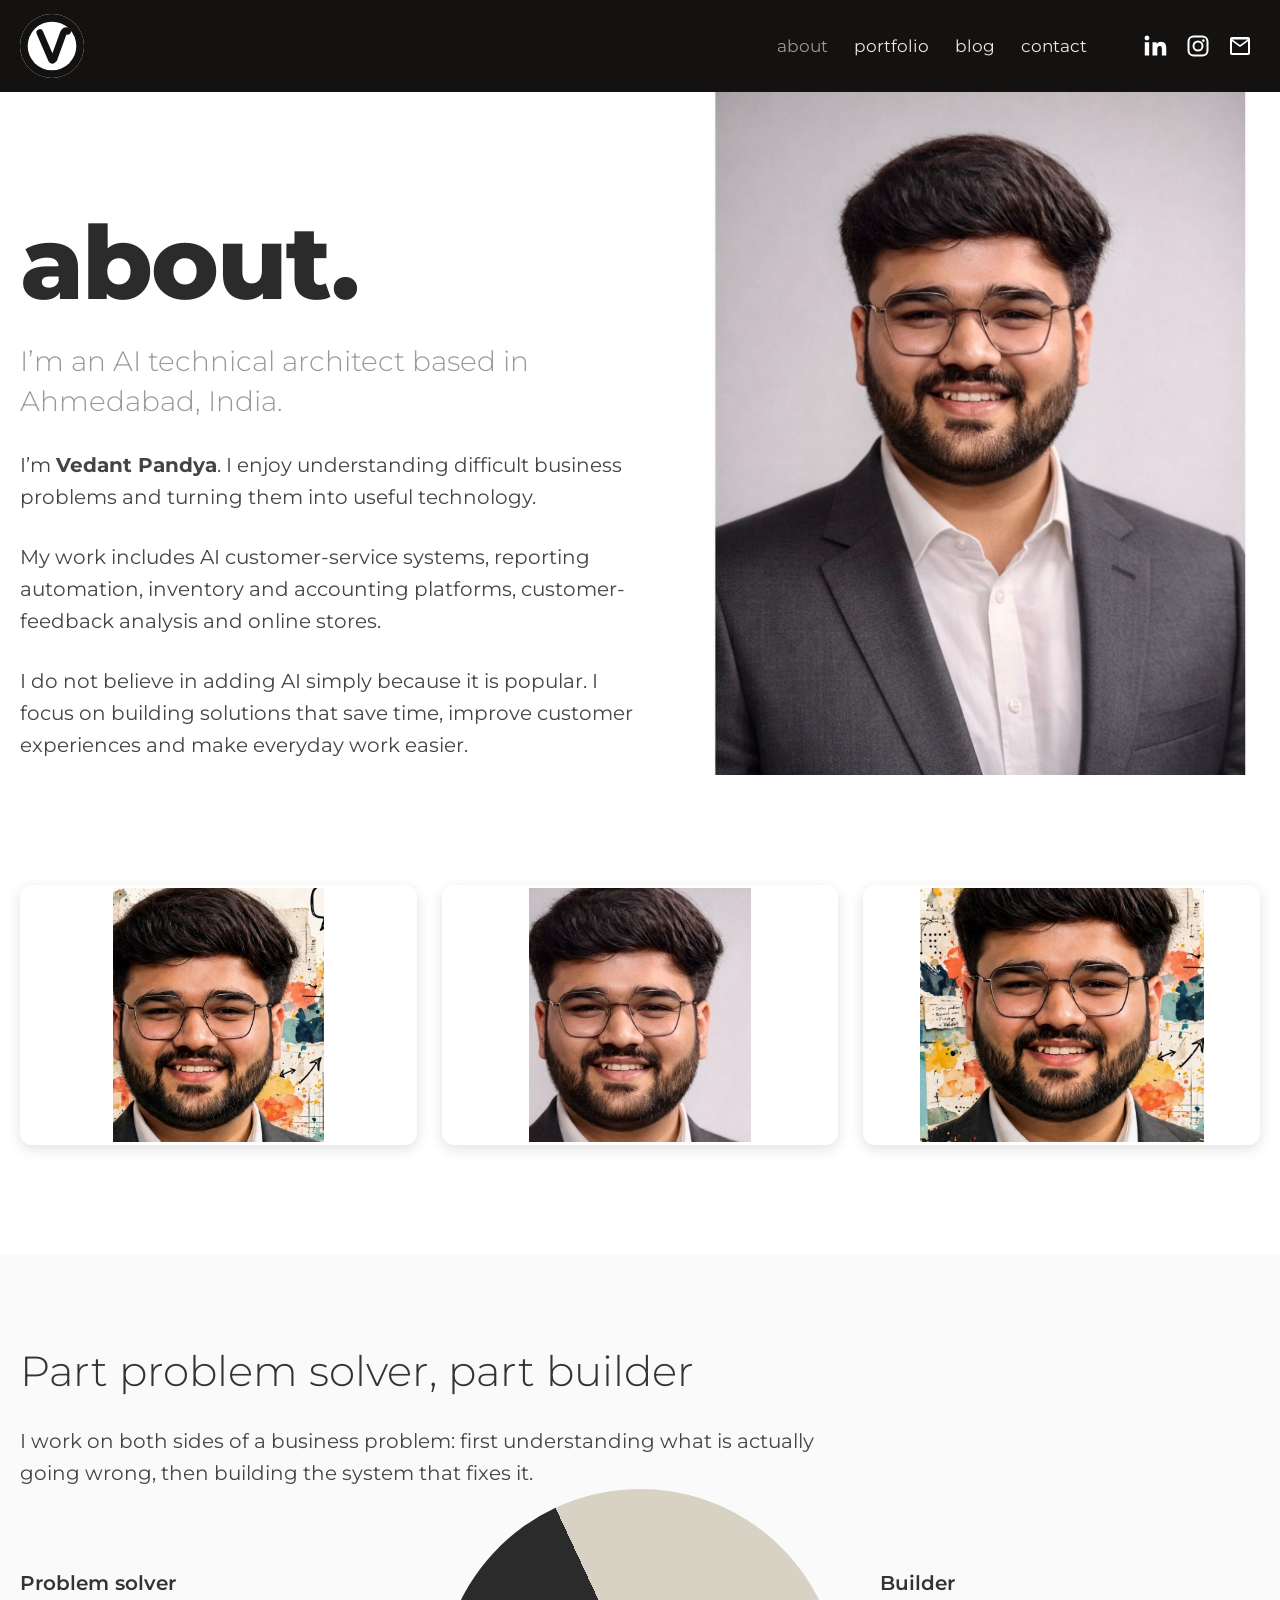
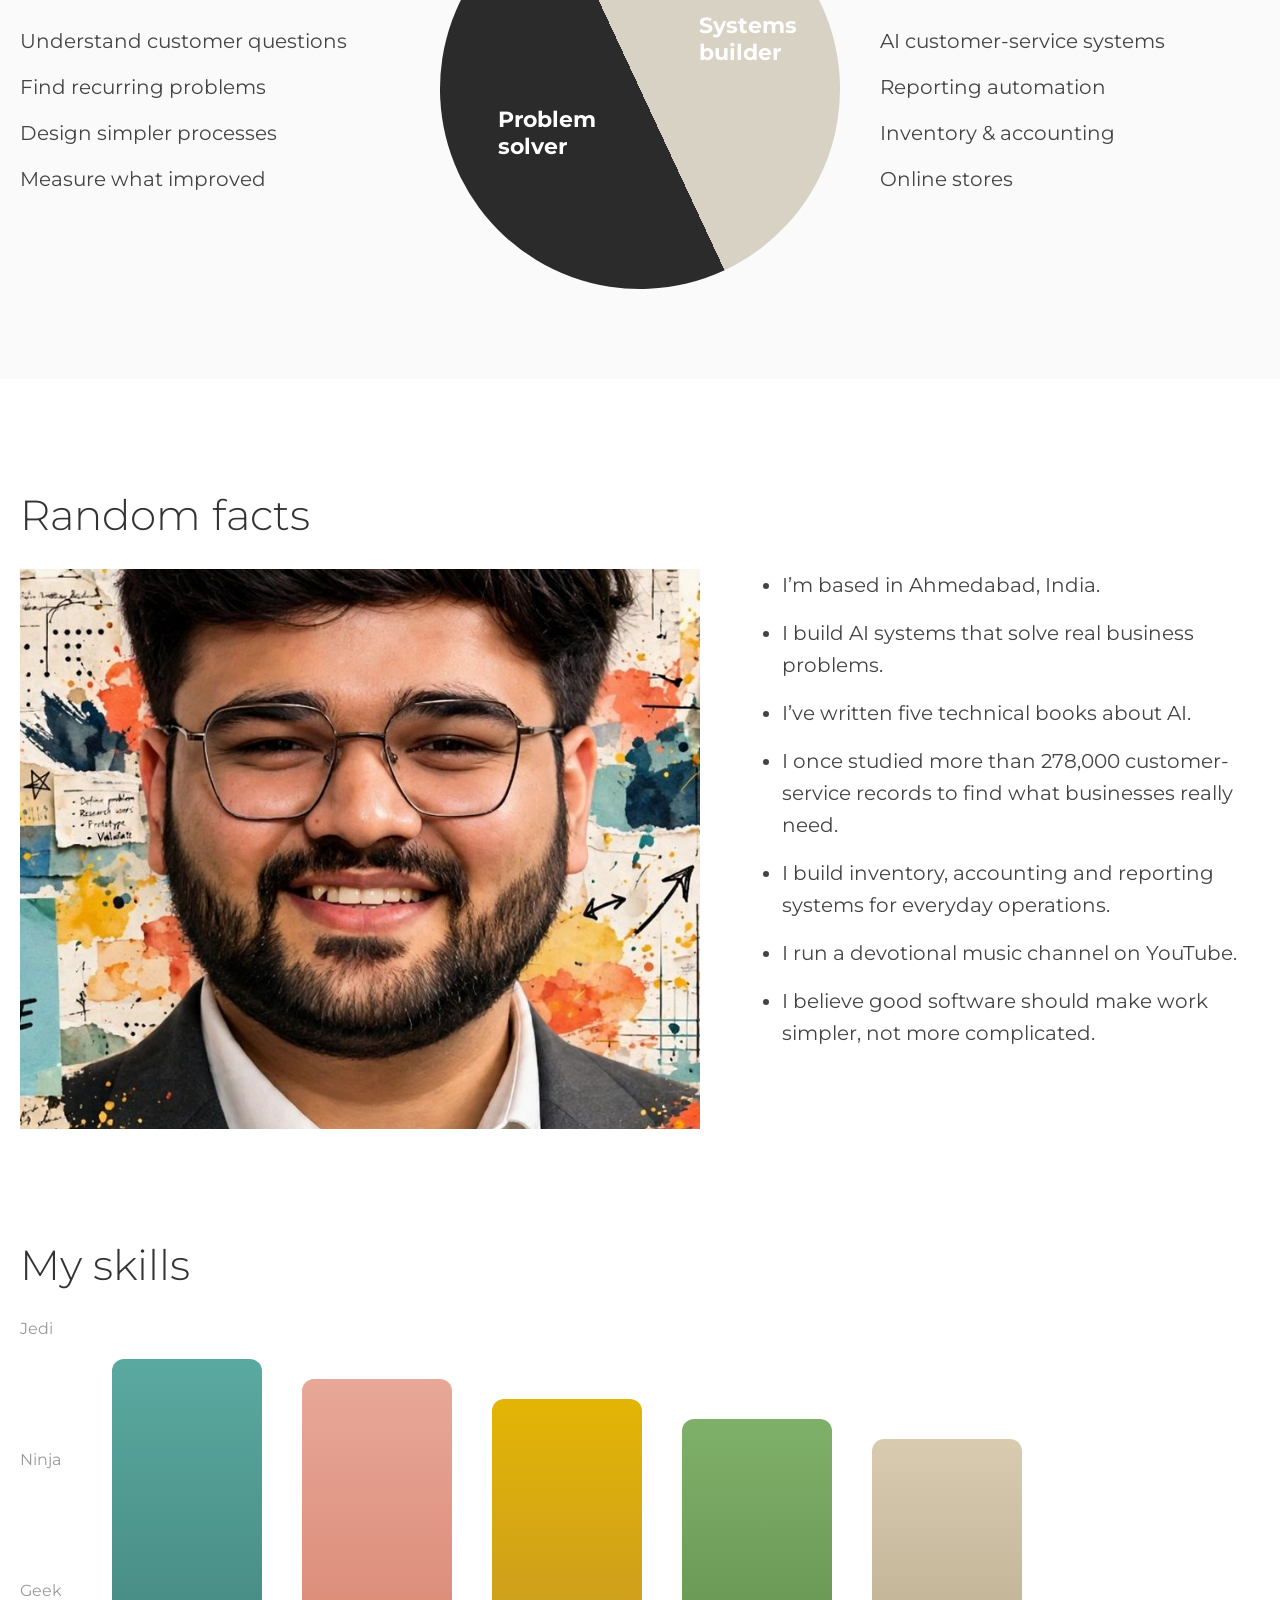
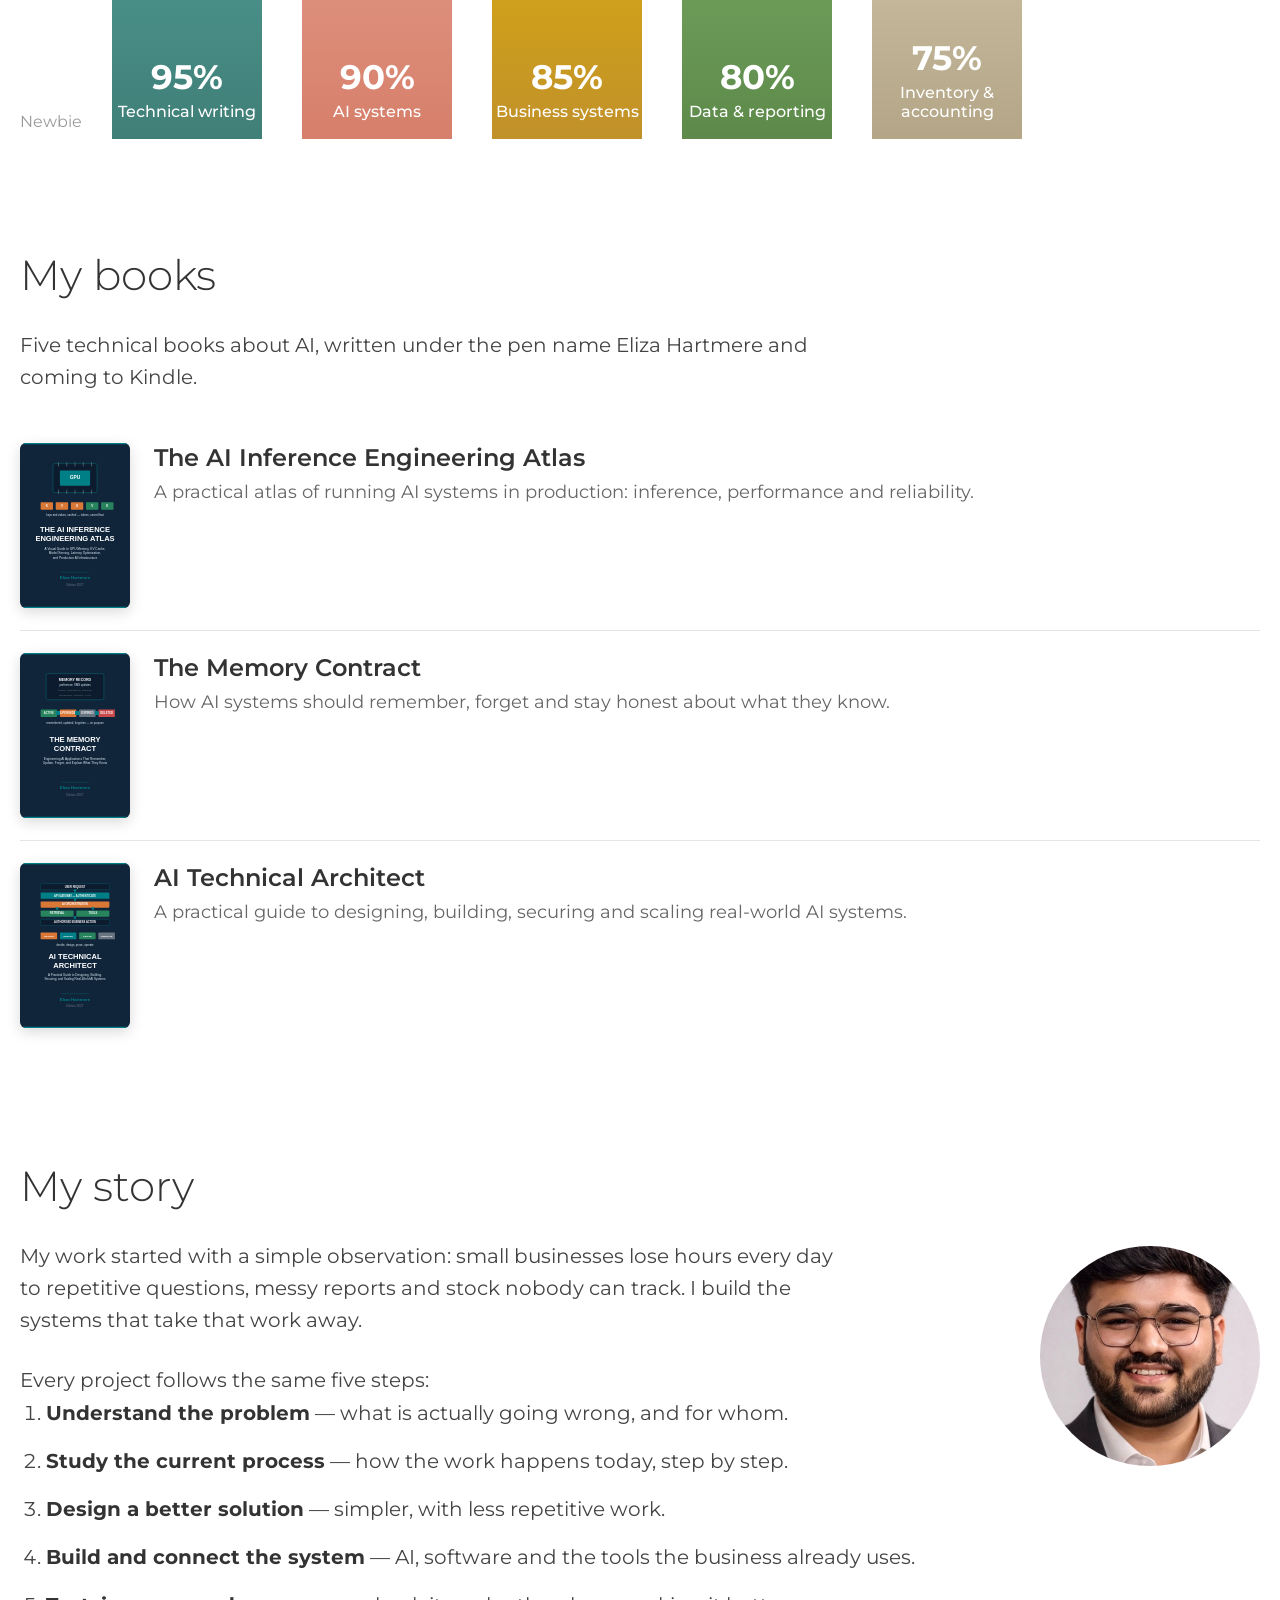
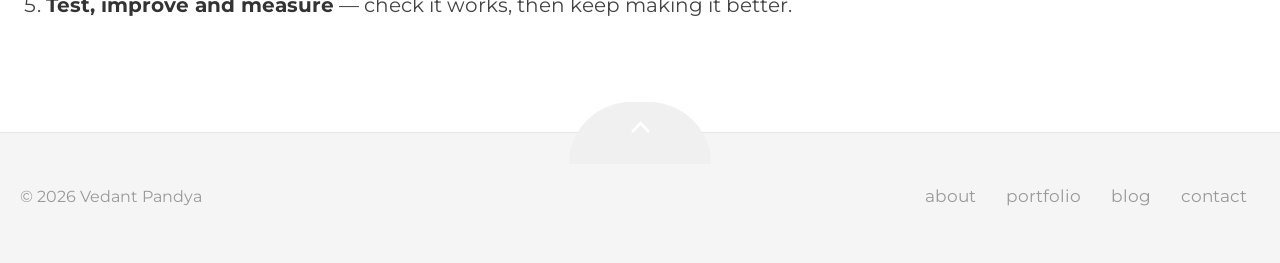
==== commit 36da4315: "Mobile QA fixes: contact overflow (live 1-col override), skills chart fits 390px, full-face strip cr" ====
--- a/about.html
+++ b/about.html
@@ -124,17 +124,14 @@
           <h2>My books</h2>
           <p class="page-lede" style="margin-top:0">Five technical books about AI, written under the pen name Eliza Hartmere and coming to Kindle.</p>
           <div style="margin-top:28px">
-            <div class="book-row">
-              <h3>The AI Inference Engineering Atlas</h3>
-              <p>A practical atlas of running AI systems in production: inference, performance and reliability.</p>
+            <div class="book-row"><img src="assets/cover-atlas.svg" alt="The AI Inference Engineering Atlas book cover" loading="lazy" /><div><h3>The AI Inference Engineering Atlas</h3>
+              <p>A practical atlas of running AI systems in production: inference, performance and reliability.</p></div>
             </div>
-            <div class="book-row">
-              <h3>The Memory Contract</h3>
-              <p>How AI systems should remember, forget and stay honest about what they know.</p>
+            <div class="book-row"><img src="assets/cover-memory.svg" alt="The Memory Contract book cover" loading="lazy" /><div><h3>The Memory Contract</h3>
+              <p>How AI systems should remember, forget and stay honest about what they know.</p></div>
             </div>
-            <div class="book-row">
-              <h3>AI Technical Architect</h3>
-              <p>A practical guide to designing, building, securing and scaling real-world AI systems.</p>
+            <div class="book-row"><img src="assets/cover-architect.svg" alt="AI Technical Architect book cover" loading="lazy" /><div><h3>AI Technical Architect</h3>
+              <p>A practical guide to designing, building, securing and scaling real-world AI systems.</p></div>
             </div>
           </div>
         </section>
--- a/css/style.css
+++ b/css/style.css
@@ -232,7 +232,7 @@
       }
       .card:hover{ box-shadow:0 8px 18px rgba(0,0,0,.12); }
       .preview{ background:#eef2f7; height:230px; overflow:hidden; margin:12px 12px 0; border-radius:10px; }
-      .preview img{ width:100%; height:100%; object-fit:cover; display:block; }
+      .preview img{ width:100%; height:100%; object-fit:contain; background:#eef2f7; display:block; }
       .card-meta{ padding:20px 22px 22px; display:flex; flex-direction:column; flex:1; }
       .card-top{ display:flex; align-items:flex-start; gap:10px; }
       .card-top h3{ margin:0; font-size:20px; font-weight:400; color:var(--ink-strong); line-height:1.35; letter-spacing:-.3px; flex:1; min-width:0; white-space:nowrap; overflow:hidden; text-overflow:ellipsis; }
@@ -372,7 +372,9 @@
 
       .sr-only{ position:absolute; width:1px; height:1px; overflow:hidden; clip:rect(0 0 0 0); white-space:nowrap; }
 
+      .story-portrait{ width:220px; height:220px; border-radius:50%; object-fit:cover; float:right; margin:6px 0 24px 32px; }
       /* ---------- Mobile ---------- */
+      html, body{ overflow-x:hidden; }
       @media (max-width: 960px){
         .process{ grid-template-columns:repeat(3, 1fr); }
         .step:nth-child(4){ border-left:none; }
@@ -395,13 +397,18 @@
         header.site.nav-open nav.main{ display:flex; flex-direction:column; flex-basis:100%; order:3; gap:0; }
         header.site.nav-open nav.main a{ padding:14px 4px; font-size:18px; border-top:1px solid #2a2723; }
         header.site.nav-open .socials{ display:flex; flex-basis:100%; order:4; margin-left:0; padding:6px 0 12px; }
+        .hero{ padding:16px 16px 0; }
         .hero-grid{ grid-template-columns:1fr; gap:0; }
-        .portrait-wrap{ order:1; margin-top:6px; }
-        .side{ padding:0; text-align:center; }
+        .hero-grid > *{ min-width:0; }
+        .portrait-wrap{ order:2; margin-top:6px; min-width:0; width:100%; }
+        .side{ padding:0; text-align:center; min-width:0; }
+        .side h2{ overflow-wrap:break-word; }
         .side p{ margin-left:auto; margin-right:auto; }
-        .side.left{ order:2; padding-top:26px; }
+        .side .tag{ max-width:100%; overflow-wrap:break-word; }
+        .side.left{ order:1; padding-top:6px; }
         .side.right{ order:3; margin-top:24px; }
-        .portrait{ max-height:560px; }
+        .portrait{ max-height:480px; max-width:100%; }
+        .work-head .rule{ min-width:0; }
         .cards{ margin:0; }
         .card{ flex-basis:85%; }
         nav.main a.opt{ display:none; }
@@ -442,7 +449,7 @@
       .about-hero{ display:grid; grid-template-columns:1.05fr .95fr; gap:60px; align-items:start; }
       .about-hero img{ width:100%; height:auto; display:block; }
       .strip{ display:flex; gap:25px; margin-top:110px; }
-      .strip img{ flex:1; min-width:0; height:190px; object-fit:contain; background:#fff; border-radius:12px; border:3px solid #fff; box-shadow:0 4px 14px rgba(0,0,0,.12); }
+      .strip img{ flex:1; min-width:0; height:260px; object-fit:contain; background:#fff; border-radius:12px; border:3px solid #fff; box-shadow:0 4px 14px rgba(0,0,0,.12); }
       .split2{ display:grid; grid-template-columns:1fr auto 1fr; gap:40px; align-items:center; }
       .split2 h3{ font-size:20px; font-weight:600; color:#333; margin:0 0 12px; }
       .split2 ul{ margin:28px 0 0; padding:0; list-style:none; font-size:20px; line-height:1.8; color:#444; }
@@ -462,7 +469,8 @@
       .skill-bar{ width:150px; border-radius:12px 12px 0 0; display:flex; flex-direction:column; justify-content:flex-end; align-items:center; color:#fff; padding-bottom:18px; }
       .skill-bar .pct{ font-size:34px; font-weight:700; line-height:1; }
       .skill-bar .lbl{ font-size:16px; font-weight:500; margin-top:8px; text-align:center; }
-      .book-row{ padding:22px 0; border-top:1px solid #e5e5e5; }
+      .book-row{ display:flex; gap:24px; align-items:flex-start; padding:22px 0; border-top:1px solid #e5e5e5; }
+      .book-row img{ width:110px; height:auto; flex:none; border-radius:6px; box-shadow:0 4px 14px rgba(0,0,0,.15); }
       .book-row:first-of-type{ border-top:none; }
       .book-row h3{ font-size:24px; font-weight:600; color:#333; margin:0 0 6px; }
       .book-row p{ font-size:18px; line-height:1.6; color:#666; margin:0; }
@@ -474,7 +482,7 @@
       .folio-grid{ display:grid; grid-template-columns:repeat(3, 1fr); gap:30px; margin-top:70px; }
       .blog-list{ max-width:850px; margin:60px auto 0; }
       .post{ margin:0 0 190px; }
-      .post > img{ width:100%; height:485px; object-fit:cover; border-radius:12px; display:block; }
+      .post > img{ width:100%; height:485px; object-fit:contain; background:#fff; border-radius:12px; display:block; }
       .post h2{ font-size:48px; font-weight:300; line-height:1.2; color:#333; margin:28px 0 18px; }
       .post p{ font-size:24px; font-weight:300; line-height:1.6; color:#999; margin:0; }
       .post-meta{ display:flex; align-items:center; gap:18px; margin-top:28px; }
@@ -496,7 +504,7 @@
       .cform .fld input, .cform .fld textarea{ width:100%; border:1px solid #ccc; border-radius:8px; background:#fff; font:inherit; font-size:18px; color:#333; padding:0 16px; }
       .cform .fld input{ height:60px; }
       .cform .fld textarea{ height:185px; padding:14px 16px; resize:vertical; }
-      .cform .fld-msg{ grid-row:span 2; }
+      .cform .fld-msg{ grid-column:2; grid-row:1 / span 2; }
       .cform .fld-msg textarea{ height:100%; min-height:185px; }
       .send-btn{ grid-column:2; justify-self:end; margin-top:14px; width:180px; height:65px; background:#222; color:#fff; font-size:22px; font-weight:700; border:none; border-radius:8px; cursor:pointer; }
       @media (max-width: 900px){
@@ -514,14 +522,23 @@
         .strip{ flex-direction:column; }
         .strip img{ height:220px; }
         .folio-grid{ grid-template-columns:1fr; }
-        .skills{ gap:14px; height:320px; }
-        .skill-bar{ width:100%; }
+        .skills{ flex:1; min-width:0; gap:14px; height:320px; }
+        .skill-bar{ flex:1 1 0; min-width:0; width:auto; }
+        .skills .skill-bar:nth-child(1){ height:304px !important; }
+        .skills .skill-bar:nth-child(2){ height:288px !important; }
+        .skills .skill-bar:nth-child(3){ height:272px !important; }
+        .skills .skill-bar:nth-child(4){ height:256px !important; }
+        .skills .skill-bar:nth-child(5){ height:240px !important; }
         .skill-bar .pct{ font-size:24px; }
         .post > img{ height:300px; }
         .post h2{ font-size:32px; }
         .post p{ font-size:20px; }
         .cform{ grid-template-columns:1fr; }
-        .cform .fld-msg{ grid-row:auto; }
+        .cform .fld-msg{ grid-row:auto; grid-column:auto; }
+        .social-grid{ grid-template-columns:1fr; gap:28px; }
+        .post-meta img{ width:56px; height:56px; }
+        .post-meta b{ font-size:18px; }
+        .post-meta span{ font-size:16px; white-space:nowrap; }
         .send-btn{ grid-column:1; justify-self:start; }
         .split-face{ height:380px; }
         .pie{ width:320px; height:320px; }
@@ -536,5 +553,4 @@
         .send-btn{ background:#ece9e2; color:#171512; }
       }
 
-      .story-portrait{ width:220px; height:220px; border-radius:50%; object-fit:cover; float:right; margin:6px 0 24px 32px; }
       .card .status{ display:none; }
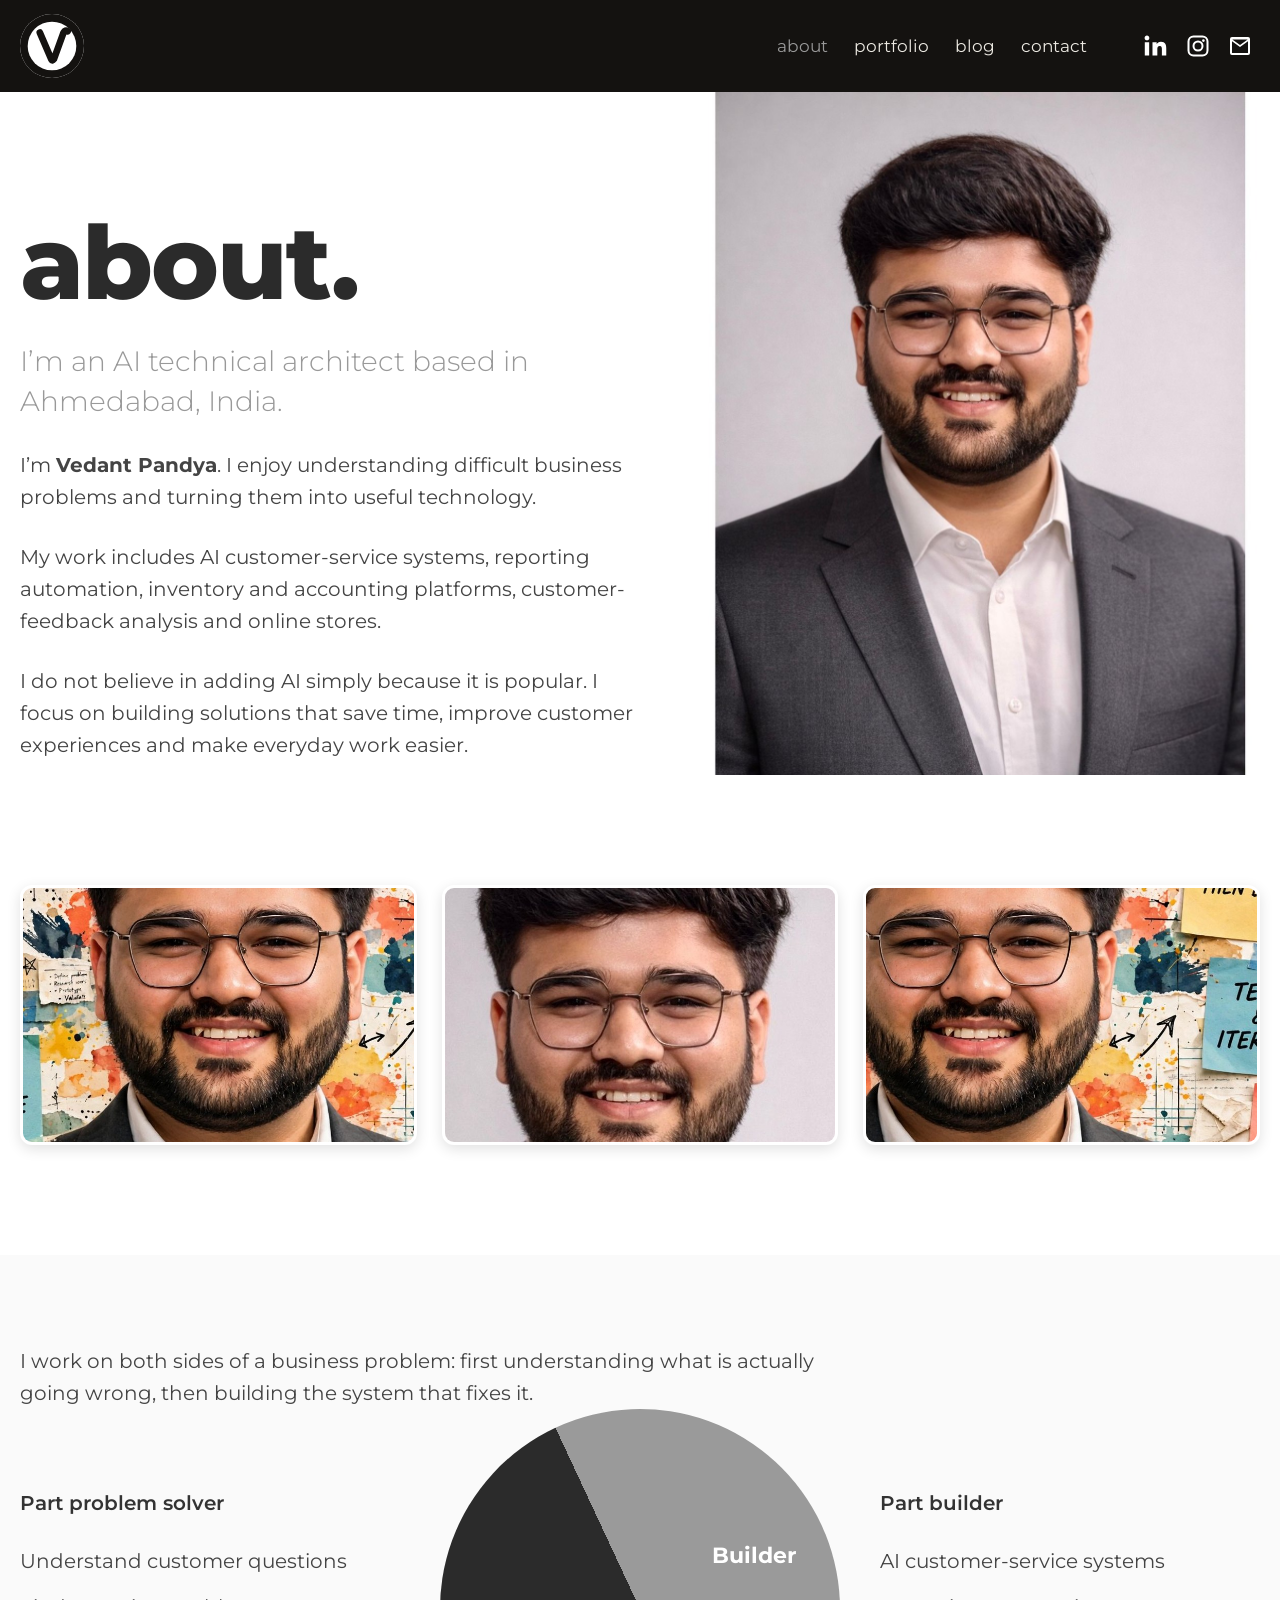
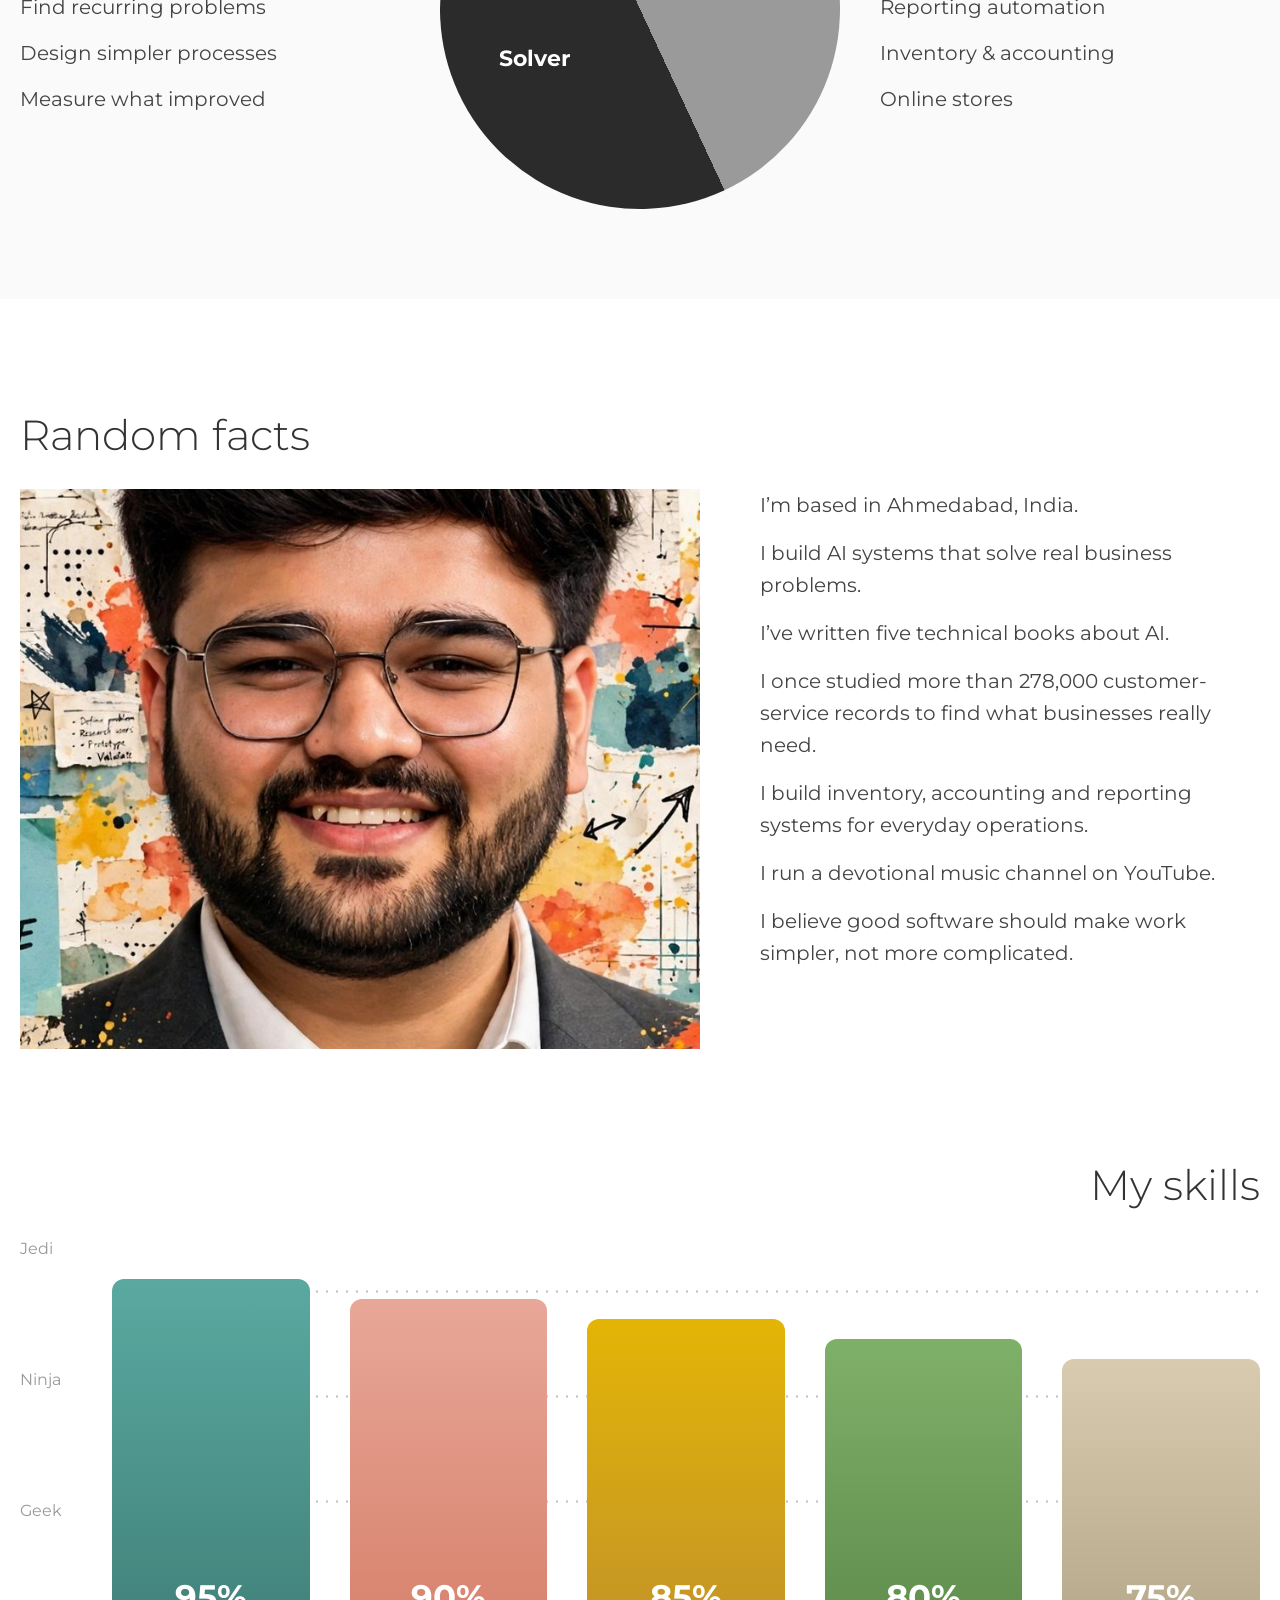
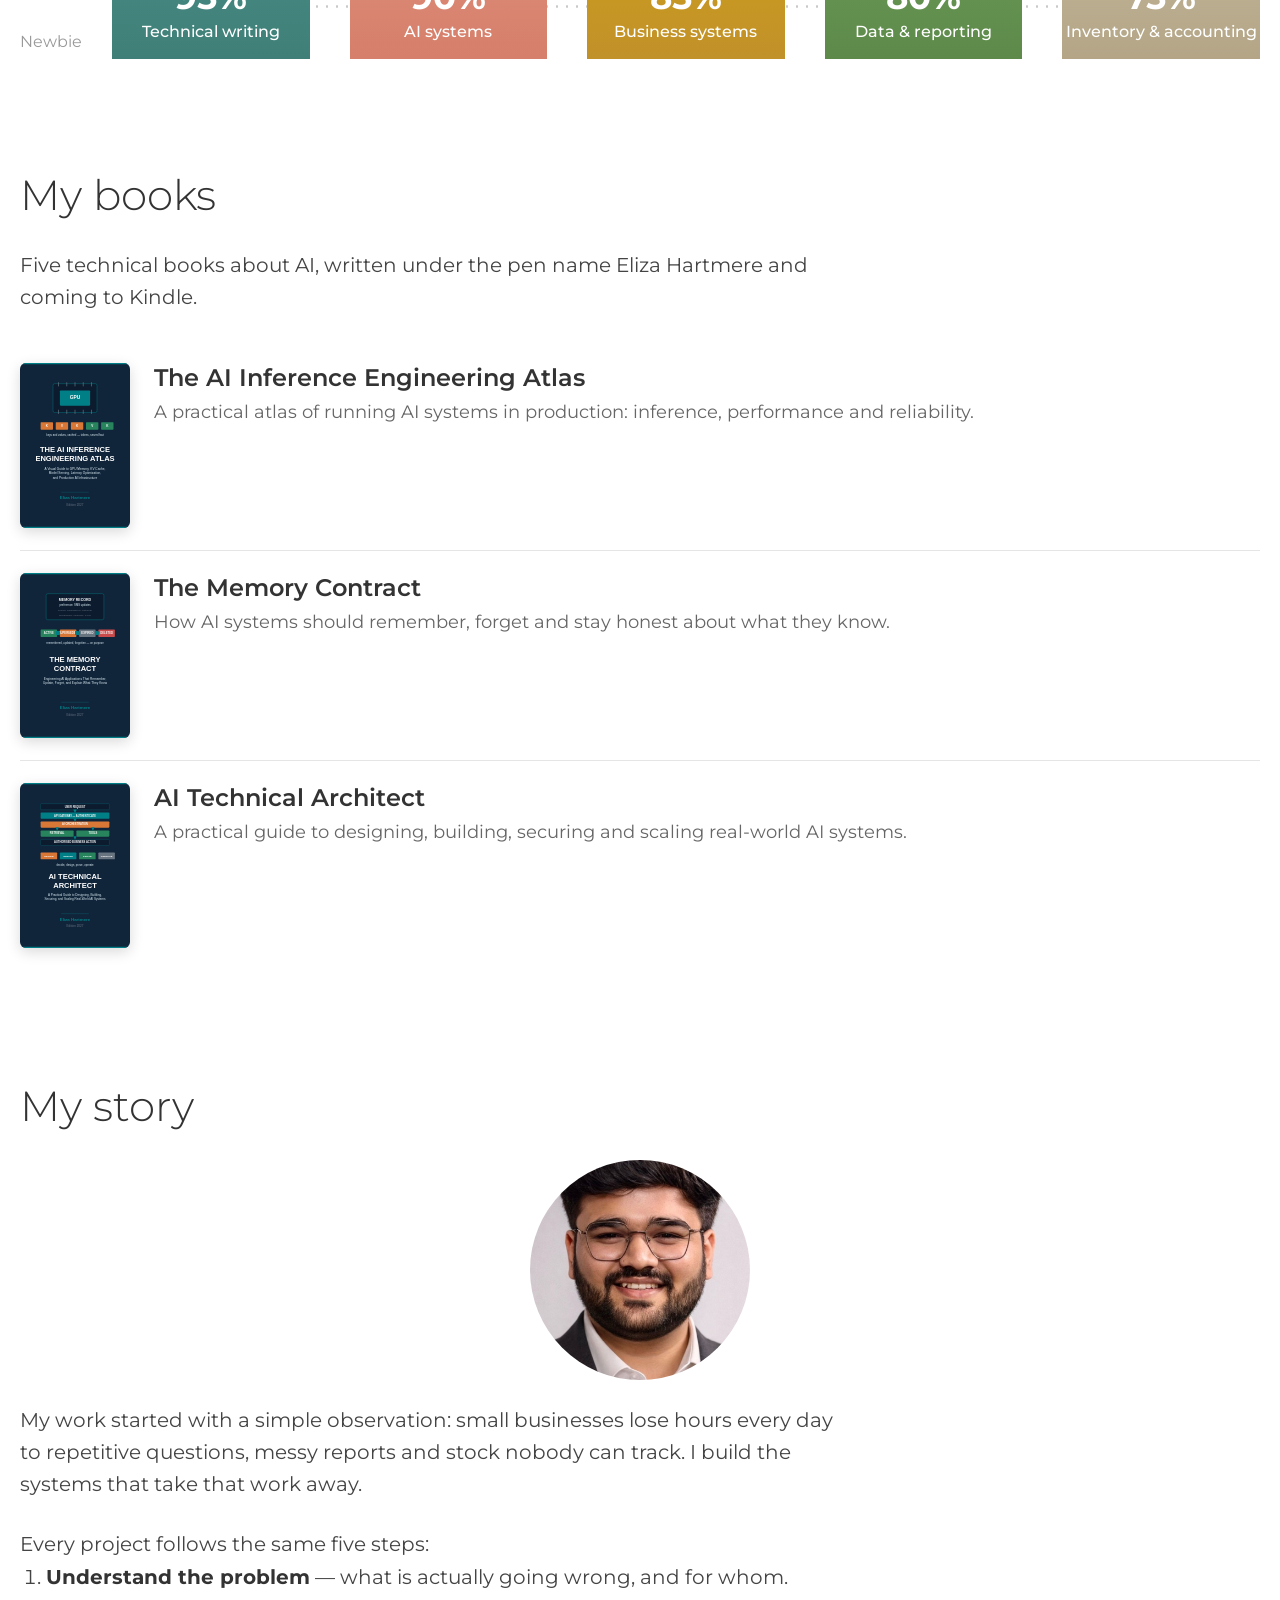
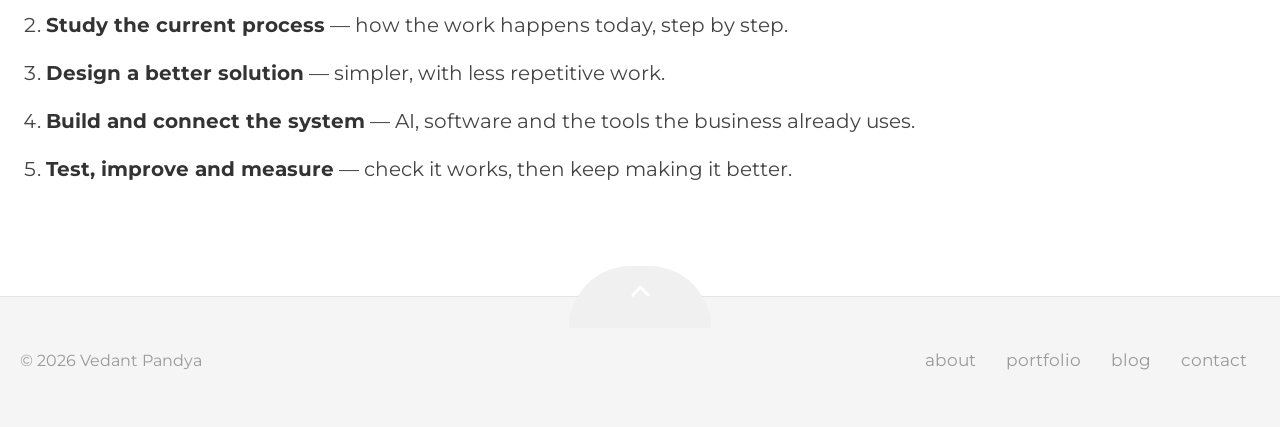
==== commit 1919c310: "Mirror QA round 2: full-header project 3/4 renders, landscape full-face strips, skills chart full-wi" ====
--- a/about.html
+++ b/about.html
@@ -62,11 +62,10 @@
       <section class="band-sec">
         <div class="page">
           <div class="page-sec">
-            <h2>Part problem solver, part builder</h2>
             <p class="page-lede" style="margin-top:0">I work on both sides of a business problem: first understanding what is actually going wrong, then building the system that fixes it.</p>
             <div class="split2">
               <div>
-                <h3>Problem solver</h3>
+                <h3>Part problem solver</h3>
                 <ul>
                   <li>Understand customer questions</li>
                   <li>Find recurring problems</li>
@@ -75,11 +74,11 @@
                 </ul>
               </div>
               <div class="pie" role="img" aria-label="Half problem solver, half systems builder">
-                <span class="pl">Problem<br />solver</span>
-                <span class="pr">Systems<br />builder</span>
+                <span class="pl">Solver</span>
+                <span class="pr">Builder</span>
               </div>
               <div>
-                <h3>Builder</h3>
+                <h3>Part builder</h3>
                 <ul>
                   <li>AI customer-service systems</li>
                   <li>Reporting automation</li>
@@ -107,7 +106,7 @@
             </ul>
           </div>
         </section>
-        <section class="page-sec">
+        <section class="page-sec skills-sec">
           <h2>My skills</h2>
           <div class="skills-wrap">
             <div class="skill-scale" aria-hidden="true"><span>Jedi</span><span>Ninja</span><span>Geek</span><span>Newbie</span></div>
--- a/css/style.css
+++ b/css/style.css
@@ -372,7 +372,7 @@
 
       .sr-only{ position:absolute; width:1px; height:1px; overflow:hidden; clip:rect(0 0 0 0); white-space:nowrap; }
 
-      .story-portrait{ width:220px; height:220px; border-radius:50%; object-fit:cover; float:right; margin:6px 0 24px 32px; }
+      .story-portrait{ width:220px; height:220px; border-radius:50%; object-fit:cover; float:none; display:block; margin:0 auto 24px; }
       /* ---------- Mobile ---------- */
       html, body{ overflow-x:hidden; }
       @media (max-width: 960px){
@@ -384,10 +384,12 @@
         .about-photo{ max-width:340px; }
         .about-photo img{ aspect-ratio: 4 / 3.4; }
       }
+      main{ animation:fadein .7s ease both; }
+      @keyframes fadein{ from{ opacity:0; } to{ opacity:1; } }
       .menu-btn{ display:none; }
       @media (max-width: 860px){
         .menu-btn{ display:grid; place-items:center; width:44px; height:44px; flex:none;
-          background:transparent; border:1px solid #444; border-radius:8px; cursor:pointer; margin-left:auto; }
+          background:transparent; border:none; border-radius:0; cursor:pointer; margin-left:auto; }
         .menu-btn span{ display:block; width:22px; height:2px; background:#fff; position:relative; }
         .menu-btn span::before, .menu-btn span::after{ content:""; position:absolute; left:0; width:22px; height:2px; background:#fff; }
         .menu-btn span::before{ top:-7px; }
@@ -449,26 +451,28 @@
       .about-hero{ display:grid; grid-template-columns:1.05fr .95fr; gap:60px; align-items:start; }
       .about-hero img{ width:100%; height:auto; display:block; }
       .strip{ display:flex; gap:25px; margin-top:110px; }
-      .strip img{ flex:1; min-width:0; height:260px; object-fit:contain; background:#fff; border-radius:12px; border:3px solid #fff; box-shadow:0 4px 14px rgba(0,0,0,.12); }
+      .strip img{ flex:1; min-width:0; height:260px; object-fit:cover; background:#fff; border-radius:12px; border:3px solid #fff; box-shadow:0 4px 14px rgba(0,0,0,.12); }
       .split2{ display:grid; grid-template-columns:1fr auto 1fr; gap:40px; align-items:center; }
       .split2 h3{ font-size:20px; font-weight:600; color:#333; margin:0 0 12px; }
       .split2 ul{ margin:28px 0 0; padding:0; list-style:none; font-size:20px; line-height:1.8; color:#444; }
       .split2 ul li{ margin:0 0 10px; }
       .pie{ width:400px; height:400px; border-radius:50%; margin:0 auto; position:relative; transform:rotate(-25deg);
-        background:conic-gradient(#d8d2c4 0 50%, #2b2b2b 50% 100%); }
+        background:conic-gradient(#9a9a9a 0 50%, #2b2b2b 50% 100%); }
       .pie span{ position:absolute; top:50%; transform:translateY(-50%) rotate(25deg); color:#fff; font-size:22px; font-weight:700; }
       .pie .pl{ left:12%; }
       .pie .pr{ right:8%; }
       .facts{ display:grid; grid-template-columns:680px 1fr; gap:60px; align-items:start; }
       .facts img{ width:100%; height:560px; object-fit:cover; display:block; }
-      .facts ul{ margin:0; padding-left:22px; font-size:20px; line-height:1.6; color:#444; }
+      .facts ul{ margin:0; padding-left:0; list-style:none; font-size:20px; line-height:1.6; color:#444; }
       .facts li{ margin:0 0 16px; }
       .skills-wrap{ display:flex; gap:30px; align-items:stretch; }
       .skill-scale{ display:flex; flex-direction:column; justify-content:space-between; font-size:16px; color:#999; padding:0 0 8px; }
-      .skills{ display:flex; align-items:flex-end; gap:40px; height:420px; }
-      .skill-bar{ width:150px; border-radius:12px 12px 0 0; display:flex; flex-direction:column; justify-content:flex-end; align-items:center; color:#fff; padding-bottom:18px; }
+      .skills{ flex:1; min-width:0; display:flex; align-items:flex-end; gap:40px; height:420px;
+        background-image:radial-gradient(circle, #c9c9c9 1px, transparent 1.4px); background-size:10px 105px; background-repeat:repeat; }
+      .skill-bar{ flex:1 1 0; min-width:0; width:auto; border-radius:12px 12px 0 0; display:flex; flex-direction:column; justify-content:flex-end; align-items:center; color:#fff; padding-bottom:18px; }
       .skill-bar .pct{ font-size:34px; font-weight:700; line-height:1; }
       .skill-bar .lbl{ font-size:16px; font-weight:500; margin-top:8px; text-align:center; }
+      .skills-sec h2{ text-align:right; }
       .book-row{ display:flex; gap:24px; align-items:flex-start; padding:22px 0; border-top:1px solid #e5e5e5; }
       .book-row img{ width:110px; height:auto; flex:none; border-radius:6px; box-shadow:0 4px 14px rgba(0,0,0,.15); }
       .book-row:first-of-type{ border-top:none; }
@@ -498,7 +502,7 @@
       .social-tile span{ font-size:22px; font-weight:500; }
       .split-face{ display:flex; height:550px; }
       .split-face img{ width:100%; height:100%; object-fit:cover; display:block; }
-      .form-band{ background:#fafafa; padding:90px 0; margin:110px 0 0; }
+      .form-band{ background:#fafafa; padding:64px 0; margin:70px 0 0; }
       .cform{ display:grid; grid-template-columns:1fr 1fr; gap:25px 40px; margin-top:44px; }
       .cform .fld label{ display:block; font-size:22px; color:#333; margin-bottom:10px; }
       .cform .fld input, .cform .fld textarea{ width:100%; border:1px solid #ccc; border-radius:8px; background:#fff; font:inherit; font-size:18px; color:#333; padding:0 16px; }
@@ -517,7 +521,7 @@
         .contact-top, .folio-grid{ margin-top:40px; }
         .work-head{ margin-bottom:28px; }
         .about-hero, .split2, .facts, .folio-hero, .contact-top{ grid-template-columns:1fr; gap:30px; }
-        .story-portrait{ float:none; margin:0 0 24px; }
+        .story-portrait{ float:none; margin:0 auto 24px; }
         .facts img{ height:340px; }
         .strip{ flex-direction:column; }
         .strip img{ height:220px; }
@@ -535,11 +539,24 @@
         .post p{ font-size:20px; }
         .cform{ grid-template-columns:1fr; }
         .cform .fld-msg{ grid-row:auto; grid-column:auto; }
-        .social-grid{ grid-template-columns:1fr; gap:28px; }
-        .post-meta img{ width:56px; height:56px; }
-        .post-meta b{ font-size:18px; }
+        .social-grid{ grid-template-columns:1fr 1fr; gap:20px 24px; }
+        .social-tile{ gap:12px; }
+        .social-tile .dot{ width:44px; height:44px; }
+        .social-tile span{ font-size:18px; }
+        .footer-in nav{ display:none; }
+        .skills-sec{ display:none; }
+        .facts img{ order:2; }
+        .facts ul{ order:1; text-align:center; }
+        .page-lede, .page-intro{ hyphens:none; }
+        .side h2{ font-size:28px; }
+        .side.right h2{ font-size:24px; }
+        .card-top h3{ white-space:normal; }
+        .blog-list{ margin-top:20px; }
+        .form-band h2{ font-size:36px !important; }
+        .cform .fld-msg textarea{ height:180px; }
+        .post-meta img, .post-meta b{ display:none; }
         .post-meta span{ font-size:16px; white-space:nowrap; }
-        .send-btn{ grid-column:1; justify-self:start; }
+        .send-btn{ grid-column:1; justify-self:stretch; width:100%; }
         .split-face{ height:380px; }
         .pie{ width:320px; height:320px; }
       }
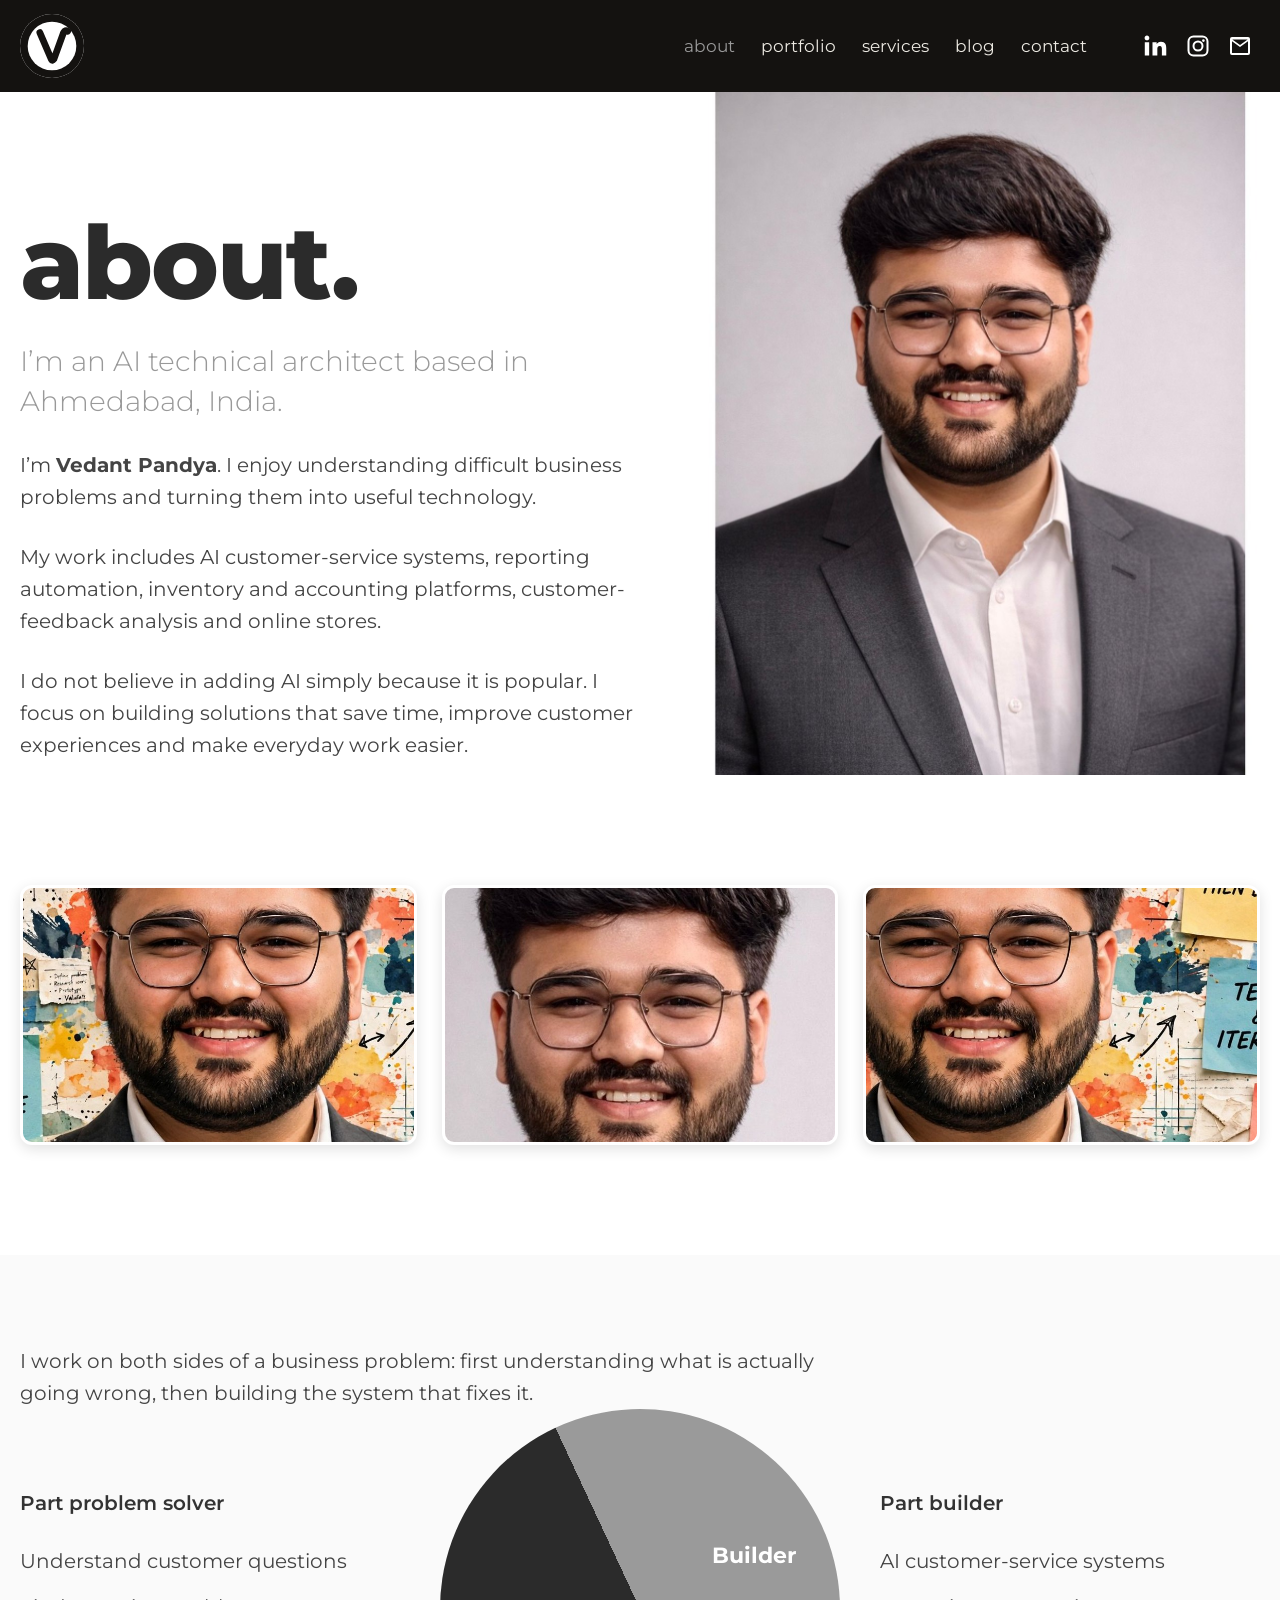
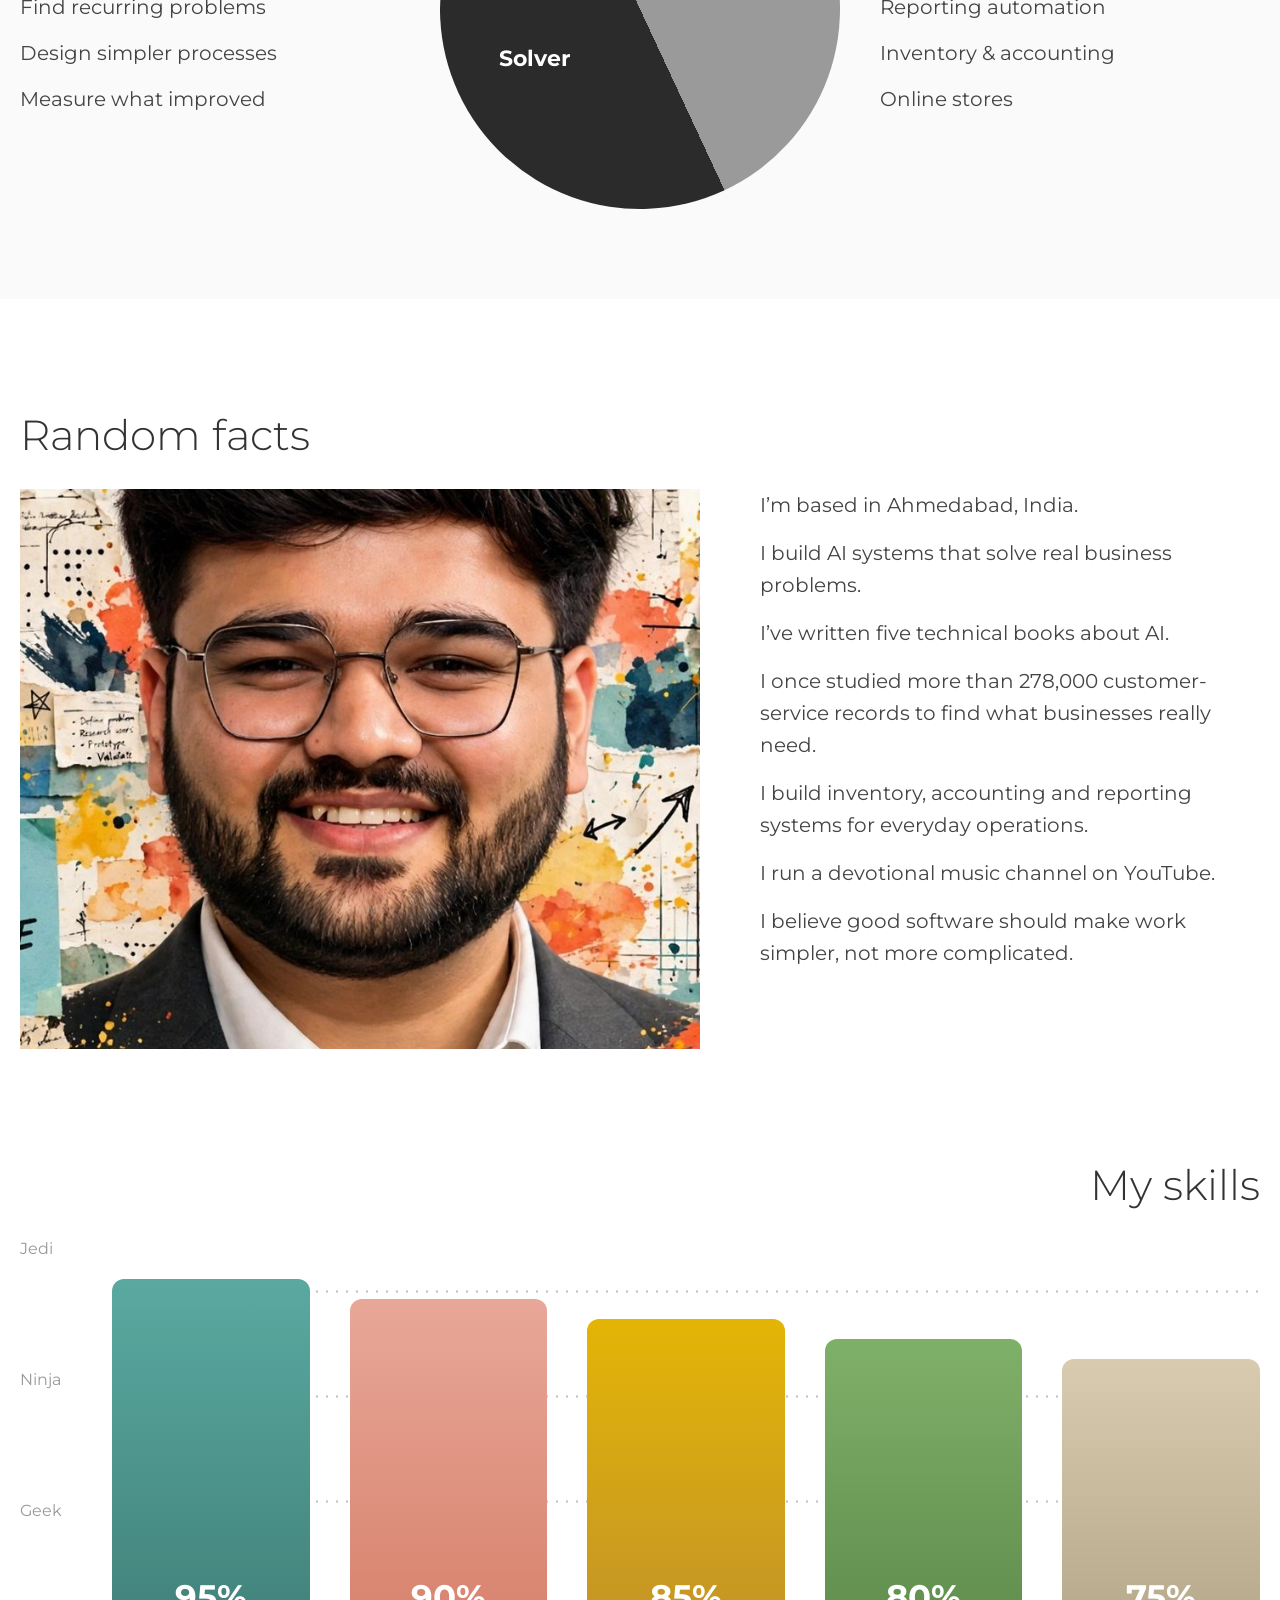
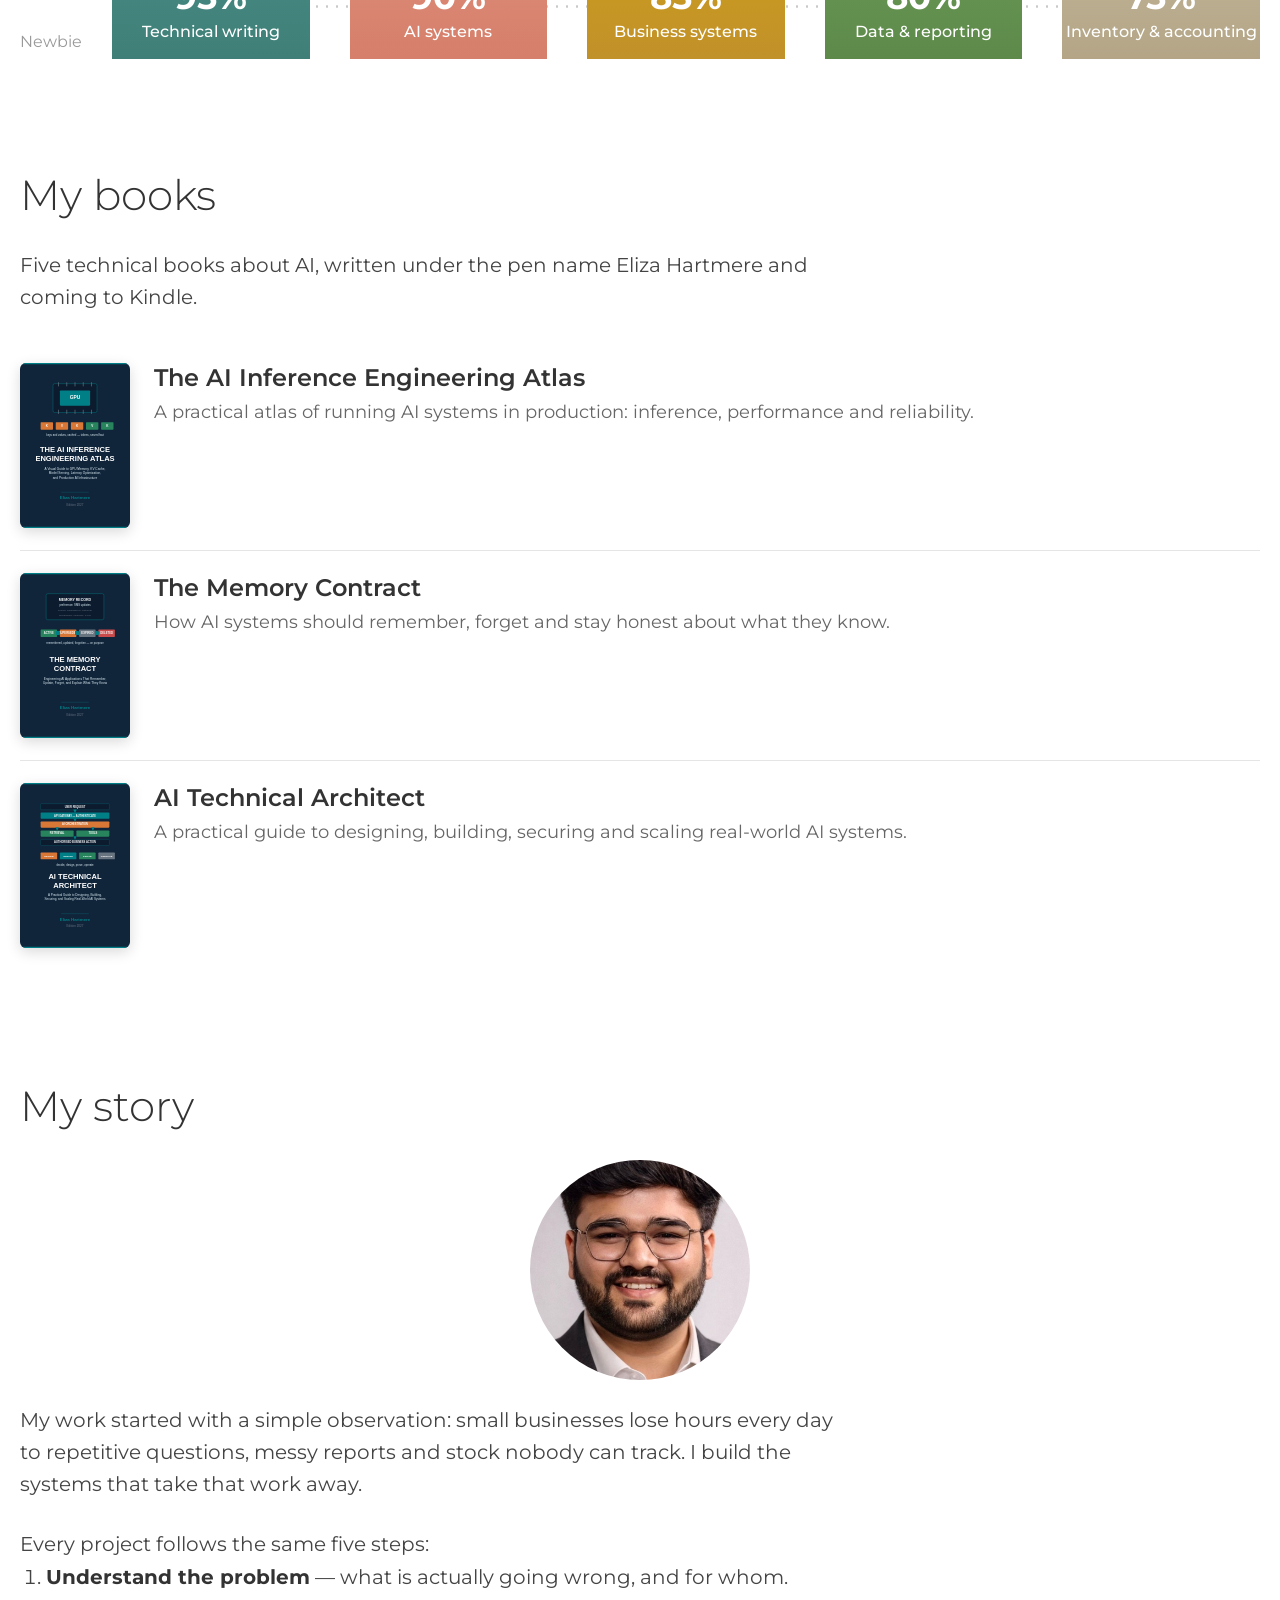
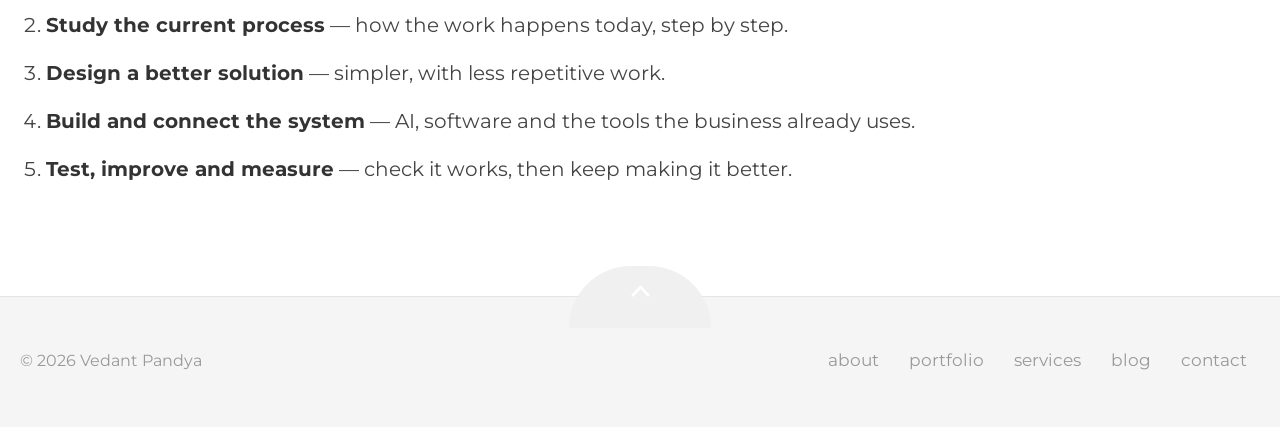
==== commit ecd0cec9: "Services page: 20 compact services with click-to-see animated vector demos (chat demo + 3-step flows" ====
--- a/about.html
+++ b/about.html
@@ -9,6 +9,30 @@
     <link rel="apple-touch-icon" href="assets/favicon.png" />
     <title>About Vedant Pandya — AI Technical Architect &amp; Business Systems Builder</title>
     <meta name="description" content="About Vedant Pandya: an AI technical architect from Ahmedabad who turns complicated business problems into simple, intelligent systems." />
+    <script type="application/ld+json">
+    {
+      "@context": "https://schema.org",
+      "@type": "Person",
+      "name": "Vedant Pandya",
+      "jobTitle": "AI Technical Architect",
+      "description": "Vedant Pandya is an AI technical architect from Ahmedabad, India, who turns complicated business problems into simple, intelligent systems — customer support, reports, inventory, accounting and online stores.",
+      "url": "https://vedant-pandya-portfolio.vercel.app/",
+      "email": "mailto:pvedant881@gmail.com",
+      "address": {
+        "@type": "PostalAddress",
+        "addressLocality": "Ahmedabad",
+        "addressRegion": "Gujarat",
+        "addressCountry": "IN"
+      },
+      "sameAs": [
+        "https://www.linkedin.com/in/vedant-pandya10",
+        "https://www.instagram.com/vedanttpandyaa/",
+        "https://github.com/pvedant881",
+        "https://www.youtube.com/@sampoornabhajanmusic"
+      ],
+      "knowsAbout": ["AI technical architecture", "AI automation", "AI chatbots", "customer support automation", "business systems", "reporting automation", "inventory automation"]
+    }
+    </script>
     <link rel="preconnect" href="https://fonts.googleapis.com" />
     <link rel="preconnect" href="https://fonts.gstatic.com" crossorigin />
     <link href="https://fonts.googleapis.com/css2?family=Montserrat:ital,wght@0,400;0,500;0,600;0,700;0,800;0,900;1,500&family=IBM+Plex+Mono:wght@400;500;700&display=swap" rel="stylesheet" />
@@ -25,6 +49,7 @@
         <nav class="main" aria-label="Main">
           <a href="about.html" class="current">About</a>
           <a href="portfolio.html">Portfolio</a>
+          <a href="services.html">Services</a>
           <a href="blog.html">Blog</a>
           <a href="contact.html">Contact</a>
         </nav>
@@ -158,6 +183,7 @@
         <nav aria-label="Footer">
           <a href="about.html">About</a>
           <a href="portfolio.html">Portfolio</a>
+          <a href="services.html">Services</a>
           <a href="blog.html">Blog</a>
           <a href="contact.html">Contact</a>
         </nav>
--- a/css/style.css
+++ b/css/style.css
@@ -32,6 +32,8 @@
         }
       }
       *{ box-sizing:border-box; }
+      /* Visually hidden but readable by Google/AI (used for H1s that must not change the design) */
+      .sr-only{ position:absolute; width:1px; height:1px; padding:0; margin:-1px; overflow:hidden; clip:rect(0 0 0 0); white-space:nowrap; border:0; }
       html{ scroll-behavior:smooth; }
       body{
         margin:0;
@@ -388,28 +390,41 @@
       @keyframes fadein{ from{ opacity:0; } to{ opacity:1; } }
       .menu-btn{ display:none; }
       @media (max-width: 860px){
+        /* Hamburger + dropdown menu as per adhamdannaway.com (mobile):
+           icon glyph 25px wide, 2px bars, 8px pitch (from Adham's sprite);
+           icon dims to 0.5 when open; menu is an absolute #222 dropdown
+           overlaying the page, centred 24px lowercase links, 64px rows
+           with #212121 top / #363636 bottom borders; socials centred below. */
+        header.site{ position:relative; z-index:1000; }
         .menu-btn{ display:grid; place-items:center; width:44px; height:44px; flex:none;
           background:transparent; border:none; border-radius:0; cursor:pointer; margin-left:auto; }
-        .menu-btn span{ display:block; width:22px; height:2px; background:#fff; position:relative; }
-        .menu-btn span::before, .menu-btn span::after{ content:""; position:absolute; left:0; width:22px; height:2px; background:#fff; }
-        .menu-btn span::before{ top:-7px; }
-        .menu-btn span::after{ top:7px; }
+        .menu-btn span{ display:block; width:25px; height:2px; background:#fff; position:relative; }
+        .menu-btn span::before, .menu-btn span::after{ content:""; position:absolute; left:0; width:25px; height:2px; background:#fff; }
+        .menu-btn span::before{ top:-8px; }
+        .menu-btn span::after{ top:8px; }
+        header.site.nav-open .menu-btn{ opacity:.5; }
         .header-in{ flex-wrap:wrap; }
         nav.main, .header-in .socials{ display:none; }
-        header.site.nav-open nav.main{ display:flex; flex-direction:column; flex-basis:100%; order:3; gap:0; }
-        header.site.nav-open nav.main a{ padding:14px 4px; font-size:18px; border-top:1px solid #2a2723; }
-        header.site.nav-open .socials{ display:flex; flex-basis:100%; order:4; margin-left:0; padding:6px 0 12px; }
+        header.site.nav-open nav.main{ display:flex; flex-direction:column; position:absolute; top:100%; left:0; right:0; background:#222; text-align:center; }
+        header.site.nav-open nav.main a{ display:flex; justify-content:center; align-items:center; width:100%; height:64px; line-height:64px; min-height:0; padding:0; font-size:24px; border-top:1px solid #212121; border-bottom:1px solid #363636; border-radius:0; }
+        header.site.nav-open nav.main a:hover{ background:transparent; color:#757575; }
+        header.site.nav-open nav.main a.current{ color:#757575; }
+        /* 5 links x 64px = 320px (border-box, so borders are inside the 64px) */
+        header.site.nav-open .socials{ display:flex; justify-content:center; gap:24px; position:absolute; top:calc(100% + 320px); left:0; right:0; margin:0; padding:16px 0; background:#222; }
         .hero{ padding:16px 16px 0; }
-        .hero-grid{ grid-template-columns:1fr; gap:0; }
+        .hero-grid{ grid-template-columns:1fr 120px 1fr; gap:12px; align-items:center; }
         .hero-grid > *{ min-width:0; }
-        .portrait-wrap{ order:2; margin-top:6px; min-width:0; width:100%; }
+        .portrait-wrap{ order:2; margin-top:0; min-width:0; width:120px; }
         .side{ padding:0; text-align:center; min-width:0; }
         .side h2{ overflow-wrap:break-word; }
         .side p{ margin-left:auto; margin-right:auto; }
         .side .tag{ max-width:100%; overflow-wrap:break-word; }
-        .side.left{ order:1; padding-top:6px; }
-        .side.right{ order:3; margin-top:24px; }
-        .portrait{ max-height:480px; max-width:100%; }
+        .side.left{ order:1; padding-top:0; text-align:right; }
+        .side h2{ font-size:20px; }
+        .side.right h2{ font-size:18px; }
+        .side p, .side .tag, .half-label{ display:none; }
+        .side.right{ order:3; margin-top:0; text-align:left; }
+        .portrait{ max-height:150px; max-width:120px; }
         .work-head .rule{ min-width:0; }
         .cards{ margin:0; }
         .card{ flex-basis:85%; }
@@ -548,8 +563,6 @@
         .facts img{ order:2; }
         .facts ul{ order:1; text-align:center; }
         .page-lede, .page-intro{ hyphens:none; }
-        .side h2{ font-size:28px; }
-        .side.right h2{ font-size:24px; }
         .card-top h3{ white-space:normal; }
         .blog-list{ margin-top:20px; }
         .form-band h2{ font-size:36px !important; }
